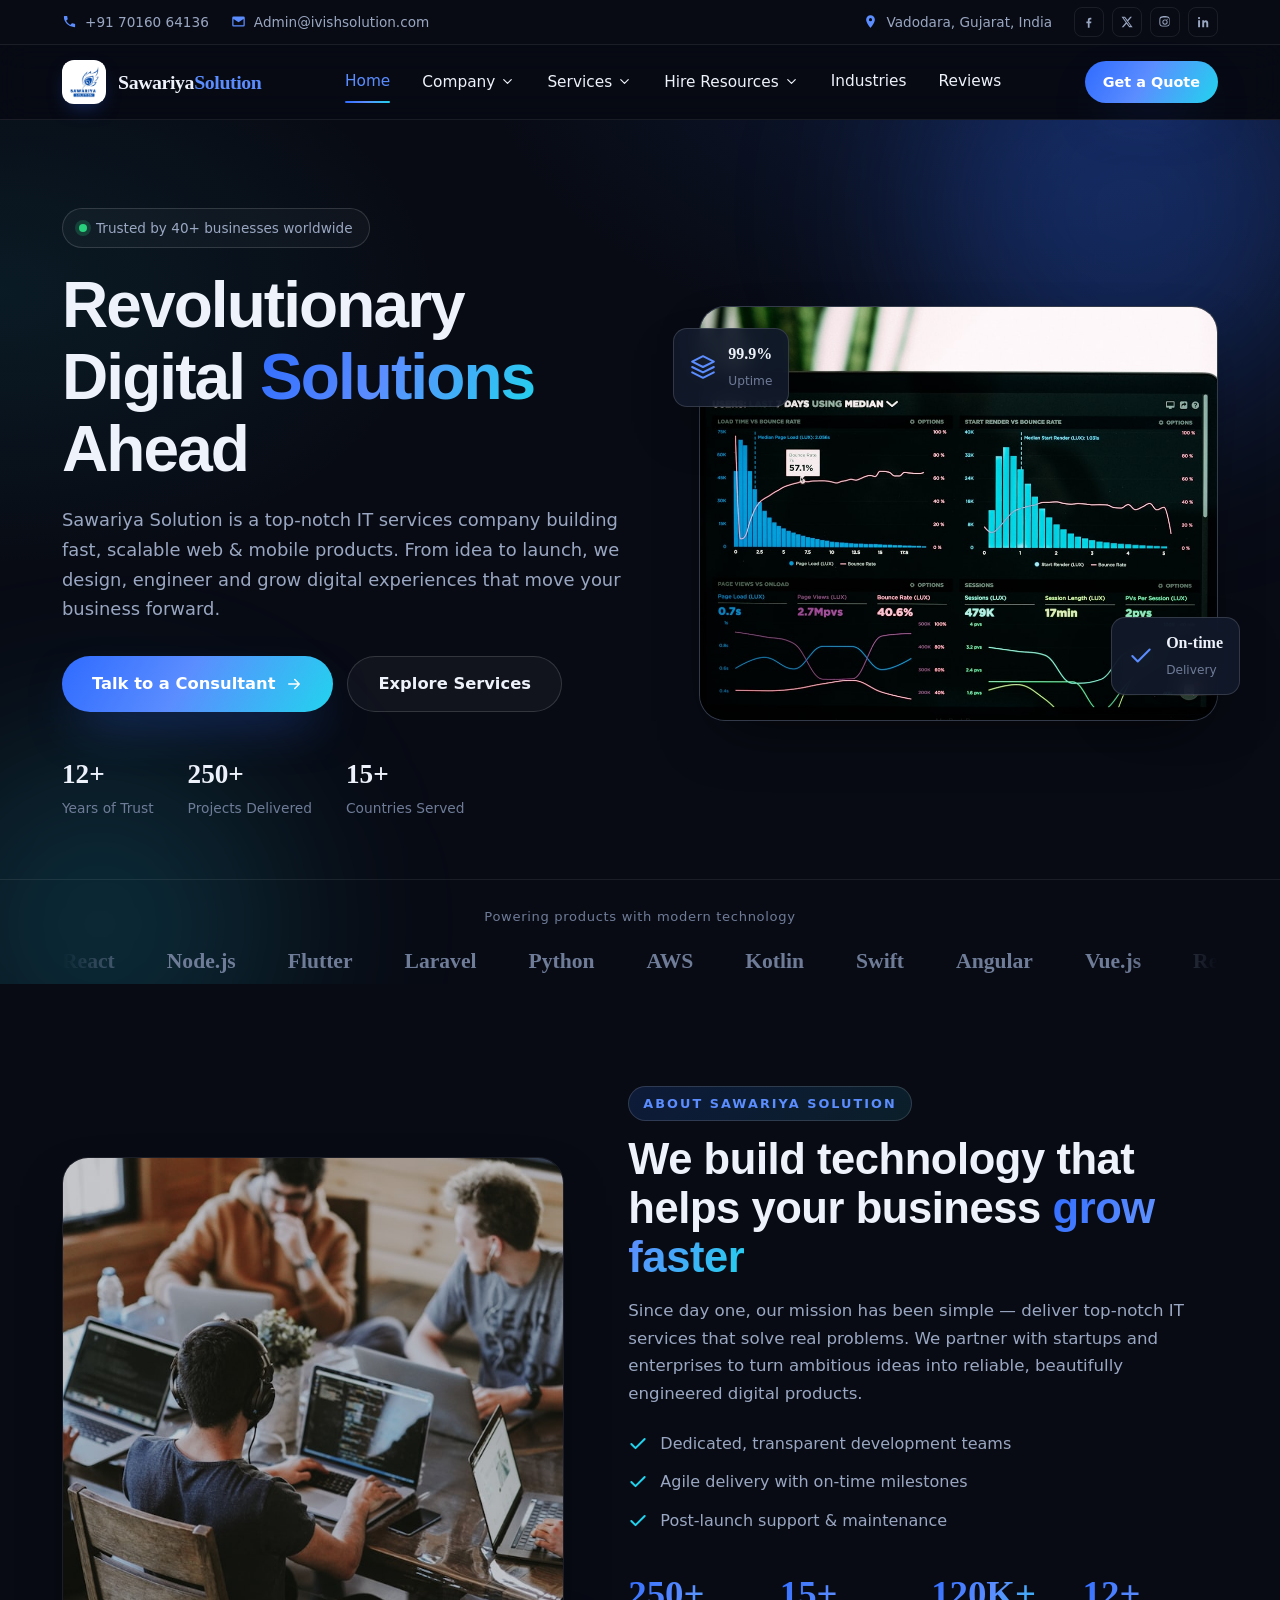
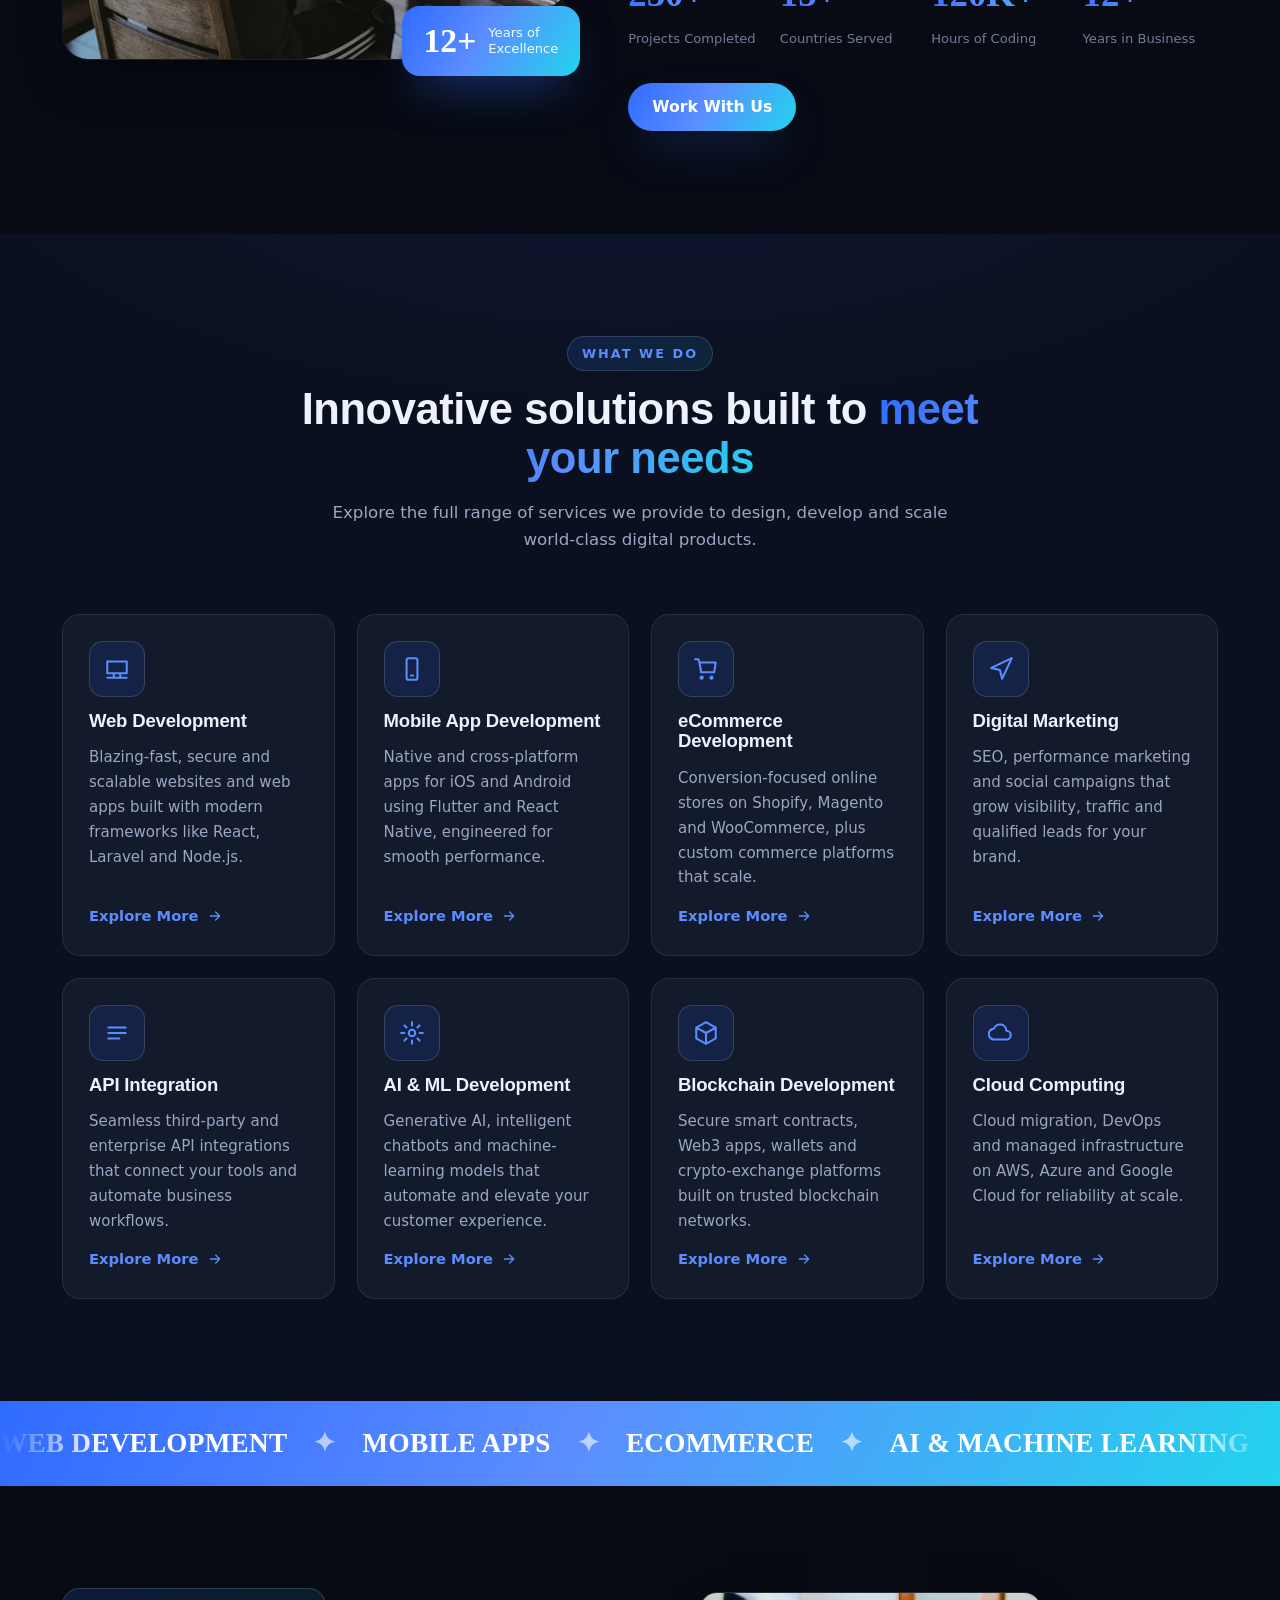
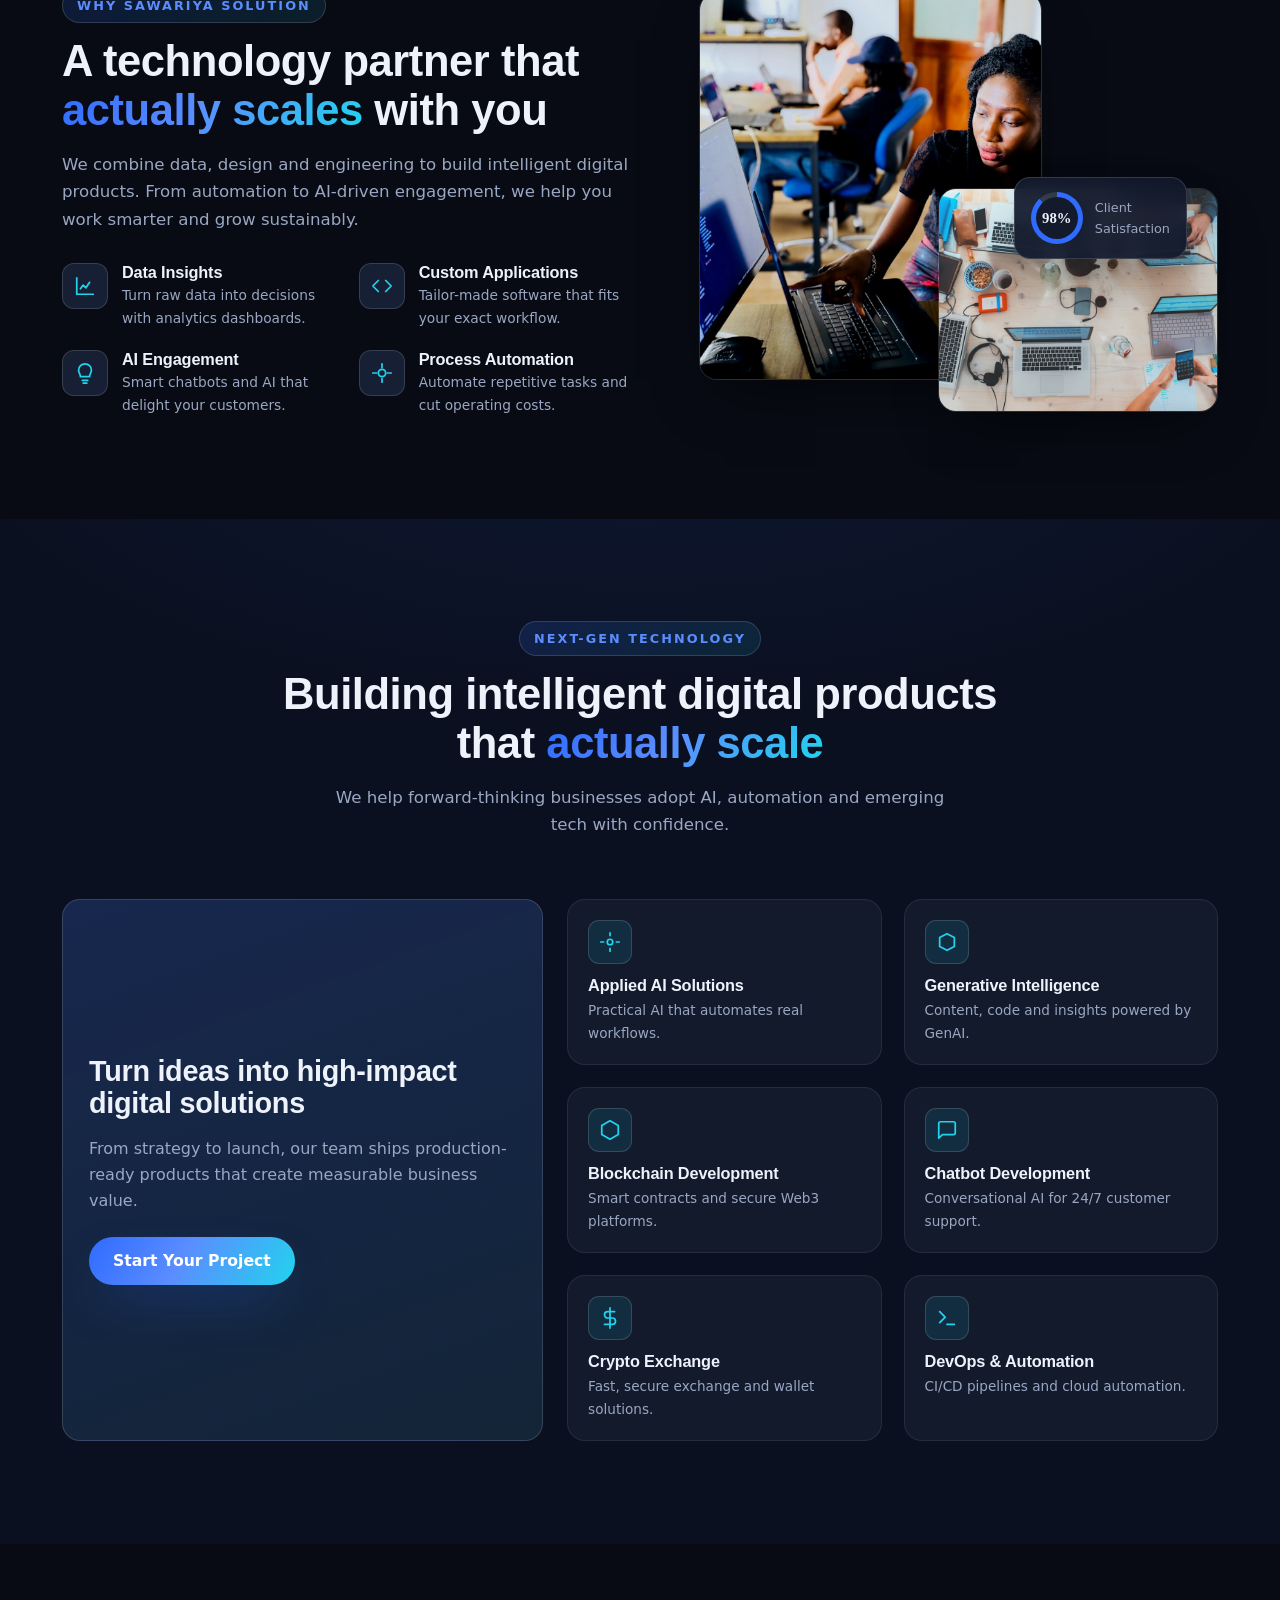
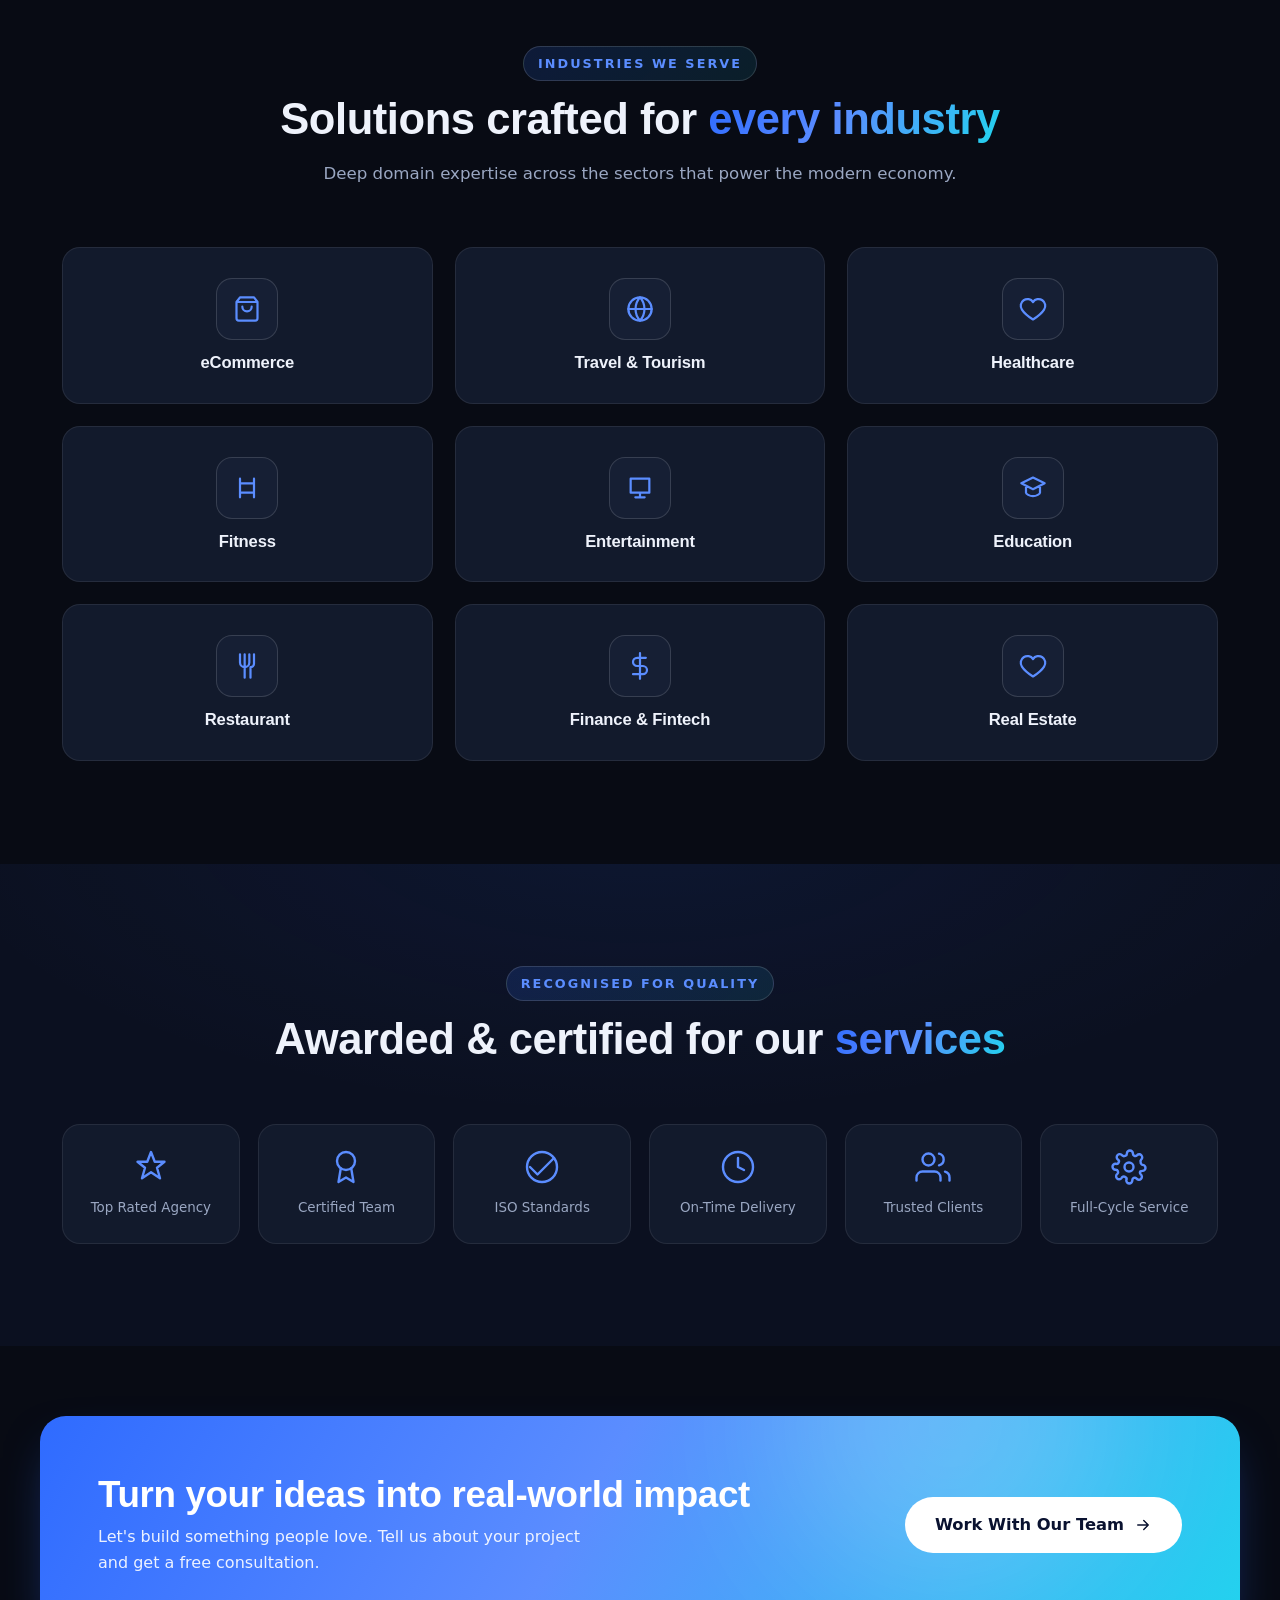
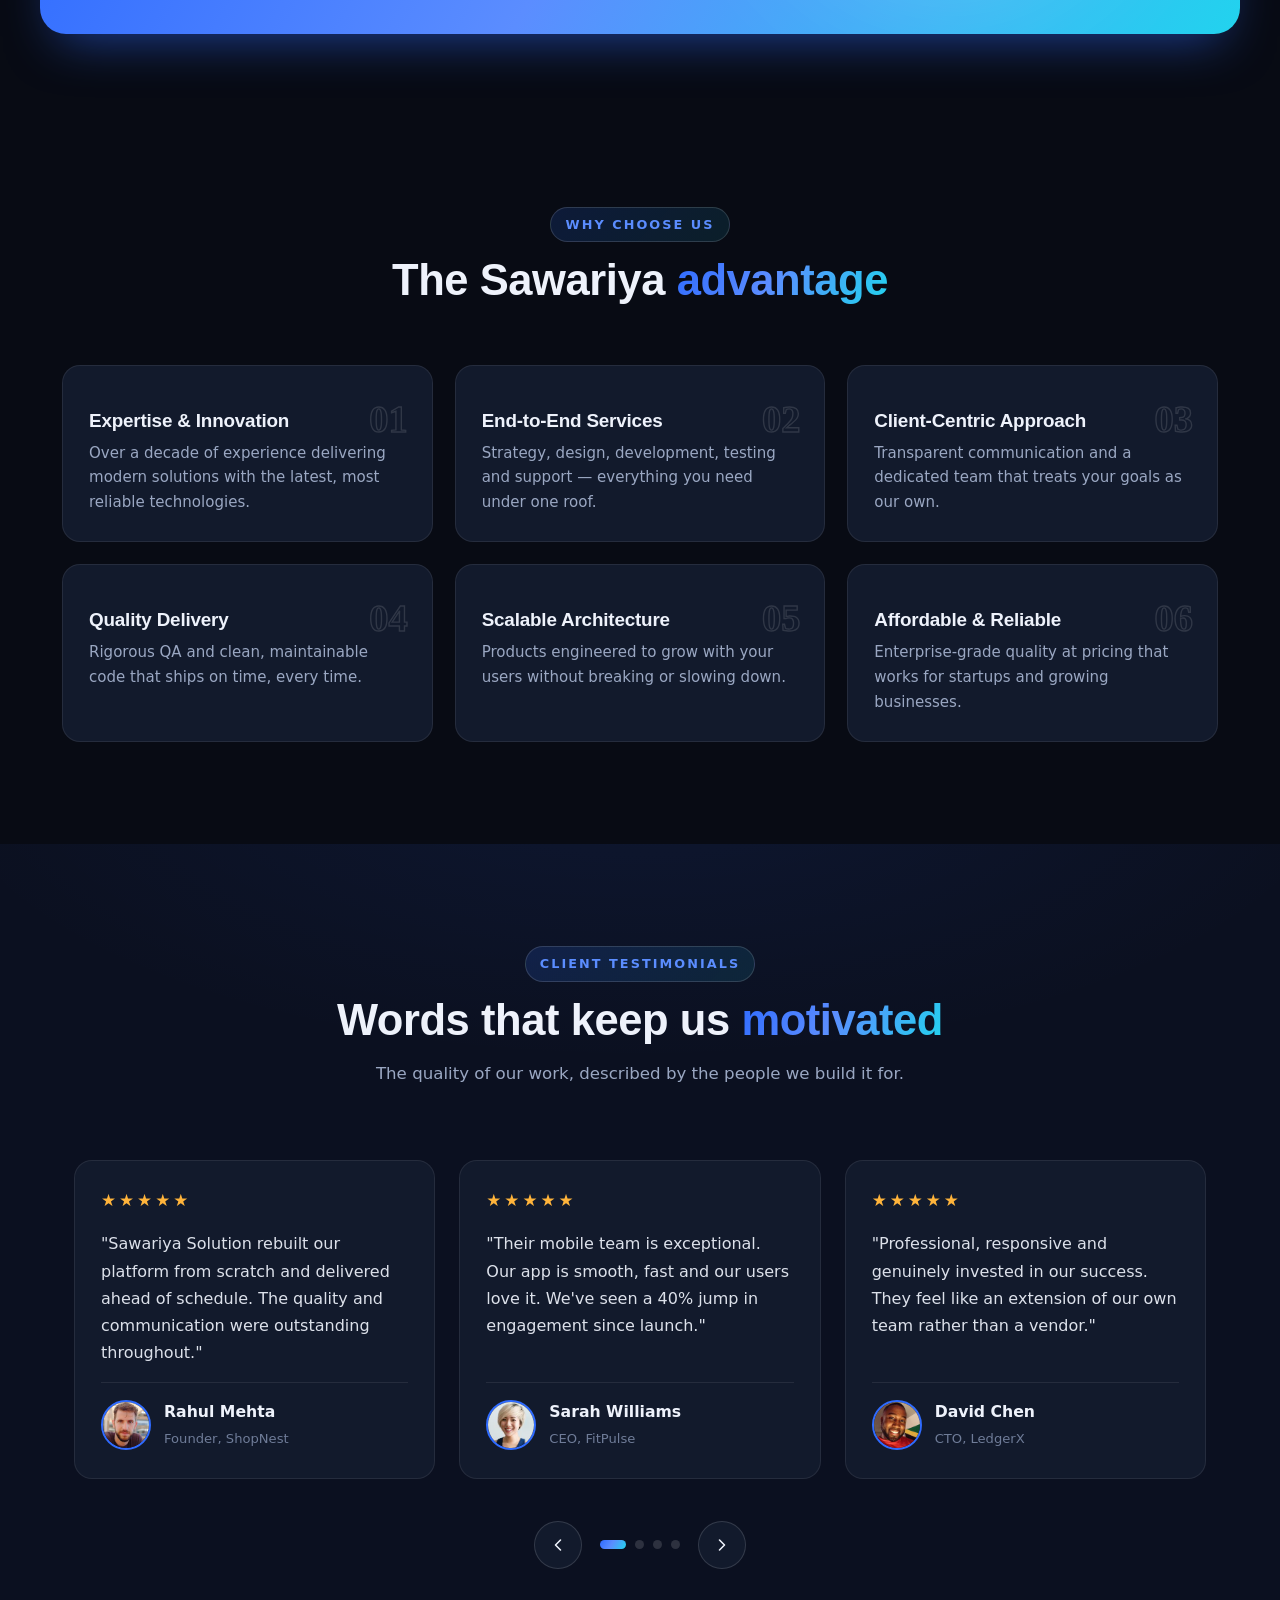
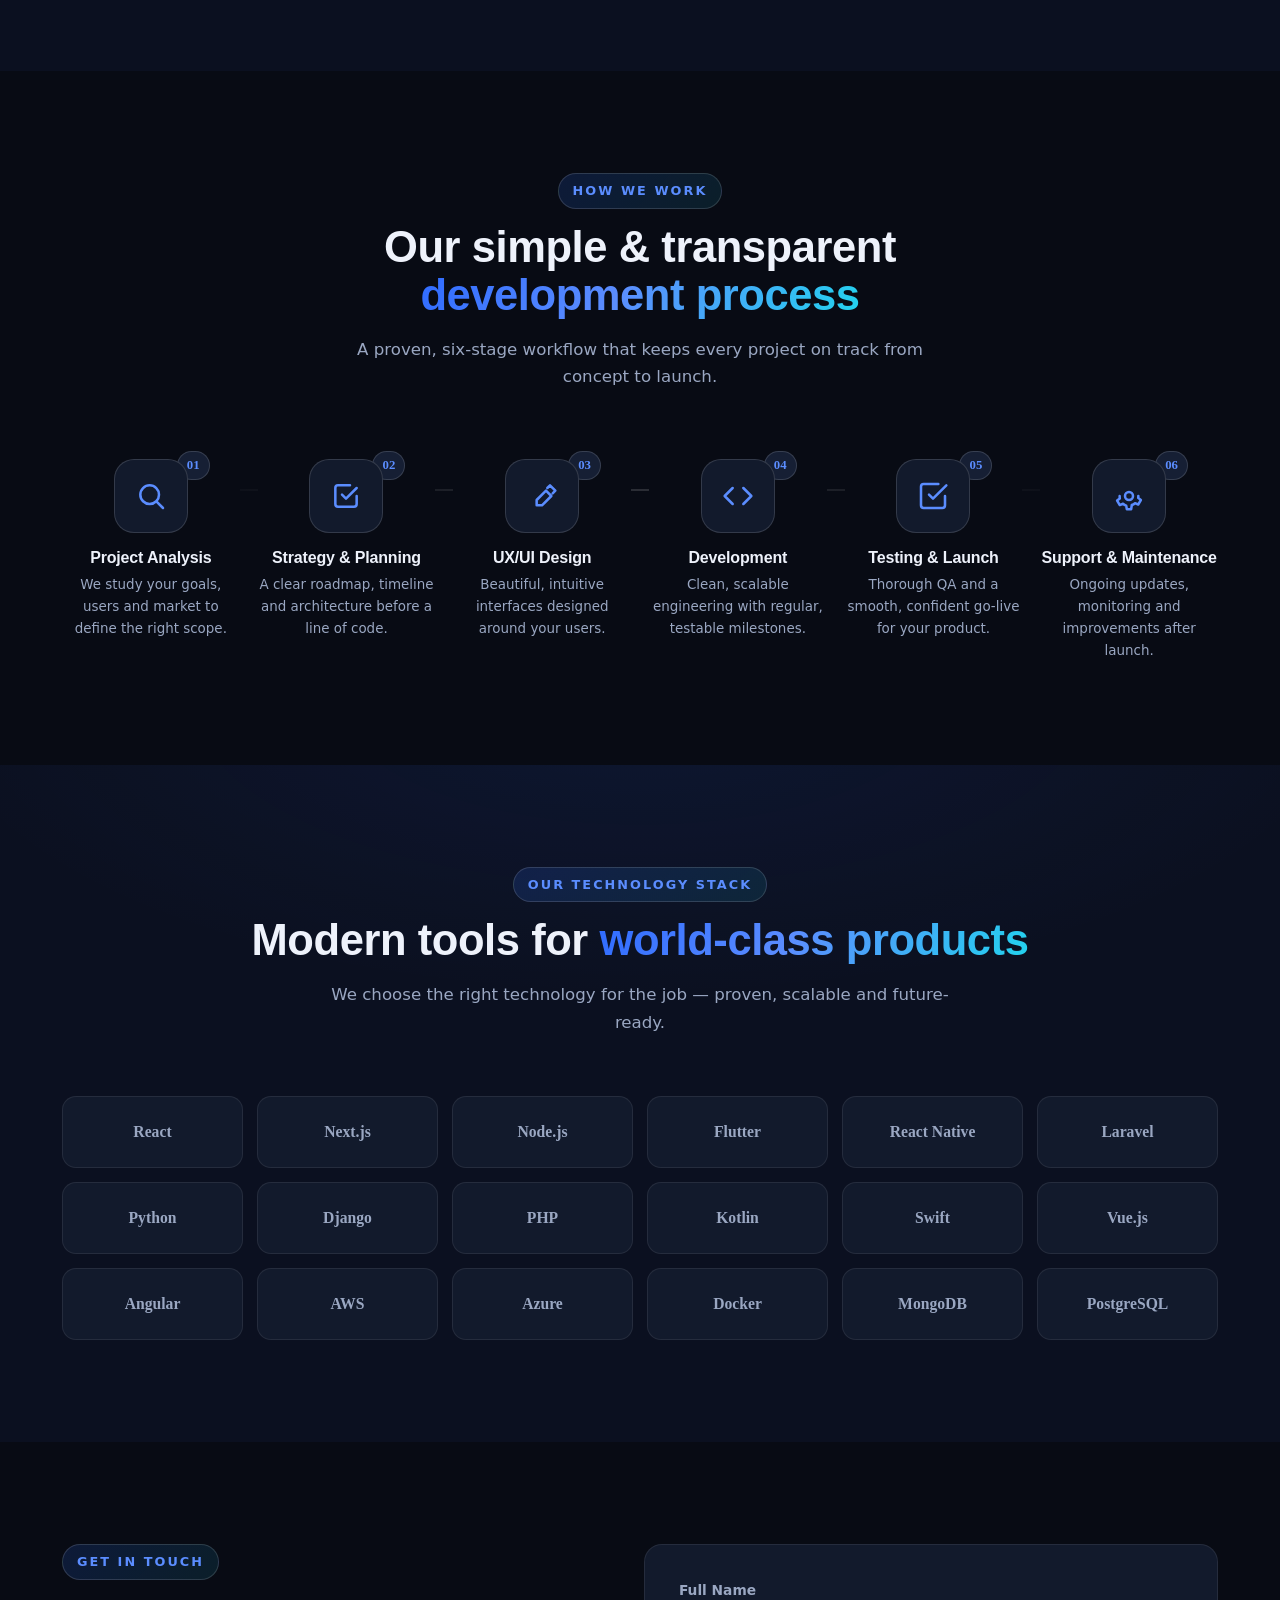
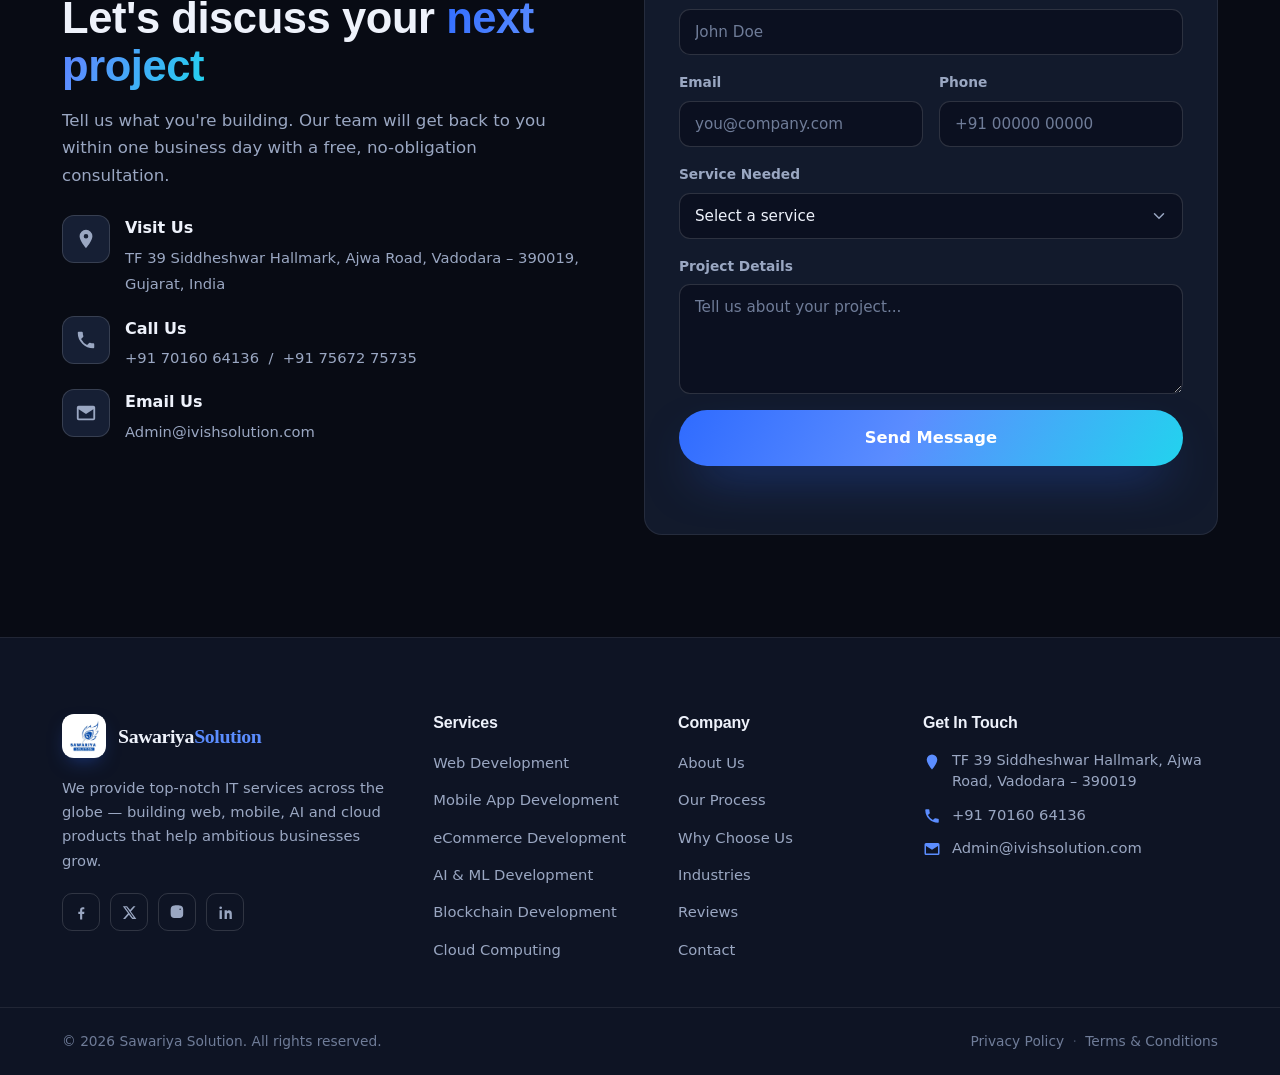
==== index.html @ dbf13b59 "Add Sawariya Solution homepage and design system" ====
<!DOCTYPE html>
<html lang="en">
<head>
  <meta charset="UTF-8" />
  <meta name="viewport" content="width=device-width, initial-scale=1.0" />
  <title>Sawariya Solution | Top Notch IT, Web, Mobile App & AI Development Services</title>
  <meta name="description" content="Sawariya Solution is a global IT services company delivering web development, mobile apps, eCommerce, AI/ML, blockchain and cloud solutions that help businesses scale." />
  <meta name="keywords" content="Sawariya Solution, IT services, web development, mobile app development, eCommerce, AI ML, blockchain, cloud computing, Vadodara" />
  <meta name="author" content="Sawariya Solution" />
  <meta name="theme-color" content="#0a0e19" />

  <!-- Open Graph / Social -->
  <meta property="og:type" content="website" />
  <meta property="og:title" content="Sawariya Solution | Top Notch IT Services" />
  <meta property="og:description" content="Web, Mobile App, eCommerce, AI/ML, Blockchain & Cloud development services for a global clientele." />
  <meta property="og:image" content="assets/sawariya-logo.jpg" />

  <link rel="icon" type="image/jpeg" href="assets/sawariya-logo.jpg" />
  <link rel="preload" href="assets/fonts/inter-400.woff2" as="font" type="font/woff2" crossorigin />
  <link rel="preload" href="assets/fonts/sora-700.woff2" as="font" type="font/woff2" crossorigin />
  <link rel="stylesheet" href="assets/fonts/fonts.css" />
  <link rel="stylesheet" href="css/style.css" />
</head>
<body>

<!-- ===================== TOP BAR ===================== -->
<div class="topbar">
  <div class="container topbar__inner">
    <div class="topbar__left">
      <a href="tel:+917016064136" class="topbar__item"><svg class="ic" viewBox="0 0 24 24"><path d="M6.6 10.8a15.5 15.5 0 0 0 6.6 6.6l2.2-2.2a1 1 0 0 1 1-.24 11.4 11.4 0 0 0 3.6.58 1 1 0 0 1 1 1V20a1 1 0 0 1-1 1A17 17 0 0 1 3 4a1 1 0 0 1 1-1h3.5a1 1 0 0 1 1 1 11.4 11.4 0 0 0 .58 3.6 1 1 0 0 1-.24 1z"/></svg>+91 70160 64136</a>
      <a href="mailto:Admin@ivishsolution.com" class="topbar__item topbar__item--hide"><svg class="ic" viewBox="0 0 24 24"><path d="M4 4h16a2 2 0 0 1 2 2v12a2 2 0 0 1-2 2H4a2 2 0 0 1-2-2V6a2 2 0 0 1 2-2zm0 4v10h16V8l-8 5z"/></svg>Admin@ivishsolution.com</a>
    </div>
    <div class="topbar__right">
      <span class="topbar__item topbar__item--hide"><svg class="ic" viewBox="0 0 24 24"><path d="M12 2a7 7 0 0 0-7 7c0 5 7 13 7 13s7-8 7-13a7 7 0 0 0-7-7zm0 9.5A2.5 2.5 0 1 1 12 6.5a2.5 2.5 0 0 1 0 5z"/></svg>Vadodara, Gujarat, India</span>
      <div class="topbar__social">
        <a href="https://facebook.com/Ivishsolution" target="_blank" rel="noopener" aria-label="Facebook"><svg viewBox="0 0 24 24"><path d="M13 22v-8h2.7l.4-3H13V9c0-.9.3-1.5 1.6-1.5H16V4.8c-.3 0-1.2-.1-2.2-.1-2.2 0-3.8 1.4-3.8 3.9V11H7.5v3H10v8z"/></svg></a>
        <a href="https://twitter.com/ivishsolution" target="_blank" rel="noopener" aria-label="X"><svg viewBox="0 0 24 24"><path d="M17.5 3h3l-6.6 7.5L21.7 21h-5.9l-4.6-6-5.3 6H2.9l7-8L2.6 3h6l4.2 5.5zm-1 16h1.6L7.6 4.7H5.9z"/></svg></a>
        <a href="https://instagram.com/sawariya_solution" target="_blank" rel="noopener" aria-label="Instagram"><svg viewBox="0 0 24 24"><path d="M12 7.5A4.5 4.5 0 1 0 16.5 12 4.5 4.5 0 0 0 12 7.5zm0 7.4A2.9 2.9 0 1 1 14.9 12 2.9 2.9 0 0 1 12 14.9zm4.7-7.6a1 1 0 1 1-1-1 1 1 0 0 1 1 1zM20 7.3a5.2 5.2 0 0 0-1.4-3.7A5.2 5.2 0 0 0 14.9 2c-1.5-.1-5.9-.1-7.4 0A5.2 5.2 0 0 0 3.8 3.6 5.2 5.2 0 0 0 2.4 7.3c-.1 1.5-.1 5.9 0 7.4a5.2 5.2 0 0 0 1.4 3.7 5.2 5.2 0 0 0 3.7 1.4c1.5.1 5.9.1 7.4 0a5.2 5.2 0 0 0 3.7-1.4 5.2 5.2 0 0 0 1.4-3.7c.1-1.5.1-5.9 0-7.4zm-2 9a2.9 2.9 0 0 1-1.7 1.7c-1.1.5-3.8.4-5.1.4s-4 .1-5.1-.4a2.9 2.9 0 0 1-1.7-1.7c-.5-1.1-.4-3.8-.4-5.1s-.1-4 .4-5.1A2.9 2.9 0 0 1 6.9 4.6c1.1-.5 3.8-.4 5.1-.4s4-.1 5.1.4a2.9 2.9 0 0 1 1.7 1.7c.5 1.1.4 3.8.4 5.1s.1 4-.4 5.1z"/></svg></a>
        <a href="https://www.linkedin.com/in/ivish-solution-8a7345194" target="_blank" rel="noopener" aria-label="LinkedIn"><svg viewBox="0 0 24 24"><path d="M6.9 8.8H3.6V21h3.3zM5.2 3.4a1.9 1.9 0 1 0 0 3.8 1.9 1.9 0 0 0 0-3.8zM21 21h-3.3v-6c0-1.4-.5-2.4-1.8-2.4a1.9 1.9 0 0 0-1.8 1.3 2.4 2.4 0 0 0-.1.9V21H10.7s.1-11 0-12.2H14v1.7a3.3 3.3 0 0 1 3-1.6c2.2 0 3.9 1.4 3.9 4.5z"/></svg></a>
      </div>
    </div>
  </div>
</div>

<!-- ===================== HEADER ===================== -->
<header class="header" id="header">
  <div class="container header__inner">
    <a href="#home" class="brand" aria-label="Sawariya Solution home">
      <span class="brand__chip"><img src="assets/sawariya-logo.jpg" alt="Sawariya Solution logo" width="40" height="40" /></span>
      <span class="brand__name">Sawariya<span>Solution</span></span>
    </a>

    <nav class="nav" id="nav">
      <ul class="nav__list">
        <li><a href="index.html" class="nav__link nav__link--active">Home</a></li>
        <li class="has-mega">
          <button class="nav__link nav__toggle" aria-expanded="false">Company <svg class="caret" viewBox="0 0 24 24"><path d="M6 9l6 6 6-6"/></svg></button>
          <div class="mega">
            <a href="about.html"><strong>About Us</strong><span>Who we are</span></a>
            <a href="#process"><strong>Our Process</strong><span>How we work</span></a>
            <a href="#choose"><strong>Why Choose Us</strong><span>Our advantages</span></a>
            <a href="#industries"><strong>Industries</strong><span>Sectors we serve</span></a>
          </div>
        </li>
        <li class="has-mega">
          <button class="nav__link nav__toggle" aria-expanded="false">Services <svg class="caret" viewBox="0 0 24 24"><path d="M6 9l6 6 6-6"/></svg></button>
          <div class="mega mega--wide">
            <a href="services.html"><strong>Web Development</strong><span>PHP, Laravel, React</span></a>
            <a href="services.html"><strong>Mobile App Development</strong><span>iOS, Android, Flutter</span></a>
            <a href="services.html"><strong>eCommerce</strong><span>Shopify, Magento</span></a>
            <a href="services.html"><strong>AI &amp; ML</strong><span>Automation &amp; chatbots</span></a>
            <a href="services.html"><strong>Blockchain</strong><span>Web3 &amp; crypto</span></a>
            <a href="services.html"><strong>Cloud &amp; DevOps</strong><span>AWS, Azure, GCP</span></a>
          </div>
        </li>
        <li class="has-mega">
          <button class="nav__link nav__toggle" aria-expanded="false">Hire Resources <svg class="caret" viewBox="0 0 24 24"><path d="M6 9l6 6 6-6"/></svg></button>
          <div class="mega">
            <a href="contact.html"><strong>Web Developers</strong><span>Dedicated team</span></a>
            <a href="contact.html"><strong>Mobile Developers</strong><span>iOS / Android</span></a>
            <a href="contact.html"><strong>Full-Stack Developers</strong><span>End to end</span></a>
            <a href="contact.html"><strong>UI/UX Designers</strong><span>Product design</span></a>
          </div>
        </li>
        <li><a href="#industries" class="nav__link">Industries</a></li>
        <li><a href="#testimonials" class="nav__link">Reviews</a></li>
        <li class="nav__cta-mobile"><a href="contact.html" class="btn btn--primary">Get a Quote</a></li>
      </ul>
    </nav>

    <div class="header__actions">
      <a href="contact.html" class="btn btn--primary btn--sm">Get a Quote</a>
      <button class="hamburger" id="hamburger" aria-label="Open menu" aria-expanded="false">
        <span></span><span></span><span></span>
      </button>
    </div>
  </div>
</header>
<div class="nav-overlay" id="navOverlay"></div>

<main>
<!-- ===================== HERO ===================== -->
<section class="hero" id="home">
  <div class="hero__glow hero__glow--1"></div>
  <div class="hero__glow hero__glow--2"></div>
  <div class="container hero__inner">
    <div class="hero__content reveal">
      <span class="pill"><span class="pill__dot"></span> Trusted by 40+ businesses worldwide</span>
      <h1 class="hero__title">Revolutionary Digital <span class="grad">Solutions</span> Ahead</h1>
      <p class="hero__lead">Sawariya Solution is a top-notch IT services company building fast, scalable web &amp; mobile products. From idea to launch, we design, engineer and grow digital experiences that move your business forward.</p>
      <div class="hero__actions">
        <a href="#contact" class="btn btn--primary btn--lg">Talk to a Consultant <svg class="ic" viewBox="0 0 24 24"><path d="M5 12h14M13 6l6 6-6 6"/></svg></a>
        <a href="services.html" class="btn btn--ghost btn--lg">Explore Services</a>
      </div>
      <div class="hero__stats">
        <div><b>12+</b><span>Years of Trust</span></div>
        <div><b>250+</b><span>Projects Delivered</span></div>
        <div><b>15+</b><span>Countries Served</span></div>
      </div>
    </div>

    <div class="hero__visual reveal">
      <div class="hero__card hero__card--main">
        <img src="assets/images/hero-dashboard.jpg" alt="Digital product dashboard" loading="eager" />
      </div>
      <div class="floaty floaty--1">
        <svg viewBox="0 0 24 24"><path d="M12 2 2 7l10 5 10-5zM2 17l10 5 10-5M2 12l10 5 10-5"/></svg>
        <div><b>99.9%</b><span>Uptime</span></div>
      </div>
      <div class="floaty floaty--2">
        <svg viewBox="0 0 24 24"><path d="M20 6 9 17l-5-5"/></svg>
        <div><b>On-time</b><span>Delivery</span></div>
      </div>
    </div>
  </div>

  <!-- Tech logo marquee -->
  <div class="logostrip">
    <div class="container">
      <p class="logostrip__label">Powering products with modern technology</p>
      <div class="marquee marquee--slow">
        <div class="marquee__track">
          <span class="tech">React</span><span class="tech">Node.js</span><span class="tech">Flutter</span><span class="tech">Laravel</span><span class="tech">Python</span><span class="tech">AWS</span><span class="tech">Kotlin</span><span class="tech">Swift</span><span class="tech">Angular</span><span class="tech">Vue.js</span>
          <span class="tech">React</span><span class="tech">Node.js</span><span class="tech">Flutter</span><span class="tech">Laravel</span><span class="tech">Python</span><span class="tech">AWS</span><span class="tech">Kotlin</span><span class="tech">Swift</span><span class="tech">Angular</span><span class="tech">Vue.js</span>
        </div>
      </div>
    </div>
  </div>
</section>

<!-- ===================== ABOUT / COUNTERS ===================== -->
<section class="section about" id="about">
  <div class="container about__grid">
    <div class="about__media reveal">
      <img src="assets/images/about-team.jpg" alt="Sawariya Solution team collaborating" loading="lazy" />
      <div class="about__badge">
        <b>12+</b>
        <span>Years of<br>Excellence</span>
      </div>
    </div>
    <div class="about__content reveal">
      <span class="eyebrow">About Sawariya Solution</span>
      <h2 class="section__title">We build technology that helps your business <span class="grad">grow faster</span></h2>
      <p class="section__lead">Since day one, our mission has been simple — deliver top-notch IT services that solve real problems. We partner with startups and enterprises to turn ambitious ideas into reliable, beautifully engineered digital products.</p>
      <ul class="ticklist">
        <li><svg class="ic" viewBox="0 0 24 24"><path d="M20 6 9 17l-5-5"/></svg> Dedicated, transparent development teams</li>
        <li><svg class="ic" viewBox="0 0 24 24"><path d="M20 6 9 17l-5-5"/></svg> Agile delivery with on-time milestones</li>
        <li><svg class="ic" viewBox="0 0 24 24"><path d="M20 6 9 17l-5-5"/></svg> Post-launch support &amp; maintenance</li>
      </ul>

      <div class="counters">
        <div class="counter"><b class="count" data-target="250">0</b><span>Projects Completed</span></div>
        <div class="counter"><b class="count" data-target="15">0</b><span>Countries Served</span></div>
        <div class="counter"><b class="count" data-target="120" data-suffix="K">0</b><span>Hours of Coding</span></div>
        <div class="counter"><b class="count" data-target="12">0</b><span>Years in Business</span></div>
      </div>
      <a href="#contact" class="btn btn--primary">Work With Us</a>
    </div>
  </div>
</section>

<!-- ===================== SERVICES ===================== -->
<section class="section services alt" id="services">
  <div class="container">
    <div class="section__head reveal">
      <span class="eyebrow">What We Do</span>
      <h2 class="section__title">Innovative solutions built to <span class="grad">meet your needs</span></h2>
      <p class="section__lead center">Explore the full range of services we provide to design, develop and scale world-class digital products.</p>
    </div>
    <div class="grid grid--4 services__grid">
      <article class="card service reveal">
        <div class="service__icon"><svg viewBox="0 0 24 24"><path d="M3 5h18v11H3zM3 20h18M9 20v-4h6v4"/></svg></div>
        <h3>Web Development</h3>
        <p>Blazing-fast, secure and scalable websites and web apps built with modern frameworks like React, Laravel and Node.js.</p>
        <a href="services.html" class="link-arrow">Explore More <svg viewBox="0 0 24 24"><path d="M5 12h14M13 6l6 6-6 6"/></svg></a>
      </article>
      <article class="card service reveal">
        <div class="service__icon"><svg viewBox="0 0 24 24"><rect x="7" y="2" width="10" height="20" rx="2"/><path d="M11 18h2"/></svg></div>
        <h3>Mobile App Development</h3>
        <p>Native and cross-platform apps for iOS and Android using Flutter and React Native, engineered for smooth performance.</p>
        <a href="services.html" class="link-arrow">Explore More <svg viewBox="0 0 24 24"><path d="M5 12h14M13 6l6 6-6 6"/></svg></a>
      </article>
      <article class="card service reveal">
        <div class="service__icon"><svg viewBox="0 0 24 24"><path d="M6 6h15l-1.5 9h-12zM6 6 5 3H2M9 20a1 1 0 1 0 0 .1M18 20a1 1 0 1 0 0 .1"/></svg></div>
        <h3>eCommerce Development</h3>
        <p>Conversion-focused online stores on Shopify, Magento and WooCommerce, plus custom commerce platforms that scale.</p>
        <a href="services.html" class="link-arrow">Explore More <svg viewBox="0 0 24 24"><path d="M5 12h14M13 6l6 6-6 6"/></svg></a>
      </article>
      <article class="card service reveal">
        <div class="service__icon"><svg viewBox="0 0 24 24"><path d="M3 11l19-9-9 19-2-8-8-2z"/></svg></div>
        <h3>Digital Marketing</h3>
        <p>SEO, performance marketing and social campaigns that grow visibility, traffic and qualified leads for your brand.</p>
        <a href="services.html" class="link-arrow">Explore More <svg viewBox="0 0 24 24"><path d="M5 12h14M13 6l6 6-6 6"/></svg></a>
      </article>
      <article class="card service reveal">
        <div class="service__icon"><svg viewBox="0 0 24 24"><path d="M4 7h16M4 12h16M4 17h10"/></svg></div>
        <h3>API Integration</h3>
        <p>Seamless third-party and enterprise API integrations that connect your tools and automate business workflows.</p>
        <a href="services.html" class="link-arrow">Explore More <svg viewBox="0 0 24 24"><path d="M5 12h14M13 6l6 6-6 6"/></svg></a>
      </article>
      <article class="card service reveal">
        <div class="service__icon"><svg viewBox="0 0 24 24"><circle cx="12" cy="12" r="3"/><path d="M12 2v3M12 19v3M2 12h3M19 12h3M5 5l2 2M17 17l2 2M19 5l-2 2M7 17l-2 2"/></svg></div>
        <h3>AI &amp; ML Development</h3>
        <p>Generative AI, intelligent chatbots and machine-learning models that automate and elevate your customer experience.</p>
        <a href="services.html" class="link-arrow">Explore More <svg viewBox="0 0 24 24"><path d="M5 12h14M13 6l6 6-6 6"/></svg></a>
      </article>
      <article class="card service reveal">
        <div class="service__icon"><svg viewBox="0 0 24 24"><path d="M12 2 3 7v10l9 5 9-5V7zM12 12v10M12 12 3 7M12 12l9-5"/></svg></div>
        <h3>Blockchain Development</h3>
        <p>Secure smart contracts, Web3 apps, wallets and crypto-exchange platforms built on trusted blockchain networks.</p>
        <a href="services.html" class="link-arrow">Explore More <svg viewBox="0 0 24 24"><path d="M5 12h14M13 6l6 6-6 6"/></svg></a>
      </article>
      <article class="card service reveal">
        <div class="service__icon"><svg viewBox="0 0 24 24"><path d="M17 18a4 4 0 0 0 0-8 6 6 0 0 0-11.6-2A4.5 4.5 0 0 0 6 18z"/></svg></div>
        <h3>Cloud Computing</h3>
        <p>Cloud migration, DevOps and managed infrastructure on AWS, Azure and Google Cloud for reliability at scale.</p>
        <a href="services.html" class="link-arrow">Explore More <svg viewBox="0 0 24 24"><path d="M5 12h14M13 6l6 6-6 6"/></svg></a>
      </article>
    </div>
  </div>
</section>

<!-- ===================== SERVICE MARQUEE ===================== -->
<div class="servicebar" aria-hidden="true">
  <div class="marquee">
    <div class="marquee__track marquee__track--big">
      <span>Web Development</span><span class="star">✦</span><span>Mobile Apps</span><span class="star">✦</span><span>eCommerce</span><span class="star">✦</span><span>AI &amp; Machine Learning</span><span class="star">✦</span><span>Blockchain</span><span class="star">✦</span><span>Cloud &amp; DevOps</span><span class="star">✦</span>
      <span>Web Development</span><span class="star">✦</span><span>Mobile Apps</span><span class="star">✦</span><span>eCommerce</span><span class="star">✦</span><span>AI &amp; Machine Learning</span><span class="star">✦</span><span>Blockchain</span><span class="star">✦</span><span>Cloud &amp; DevOps</span><span class="star">✦</span>
    </div>
  </div>
</div>

<!-- ===================== WHY SAWARIYA ===================== -->
<section class="section why" id="why">
  <div class="container why__grid">
    <div class="why__content reveal">
      <span class="eyebrow">Why Sawariya Solution</span>
      <h2 class="section__title">A technology partner that <span class="grad">actually scales</span> with you</h2>
      <p class="section__lead">We combine data, design and engineering to build intelligent digital products. From automation to AI-driven engagement, we help you work smarter and grow sustainably.</p>
      <div class="why__features">
        <div class="feature reveal">
          <div class="feature__icon"><svg viewBox="0 0 24 24"><path d="M3 3v18h18M7 15l3-4 3 3 4-6"/></svg></div>
          <div><h4>Data Insights</h4><p>Turn raw data into decisions with analytics dashboards.</p></div>
        </div>
        <div class="feature reveal">
          <div class="feature__icon"><svg viewBox="0 0 24 24"><path d="M16 18 22 12 16 6M8 6 2 12l6 6"/></svg></div>
          <div><h4>Custom Applications</h4><p>Tailor-made software that fits your exact workflow.</p></div>
        </div>
        <div class="feature reveal">
          <div class="feature__icon"><svg viewBox="0 0 24 24"><path d="M12 2a7 7 0 0 1 7 7c0 3-2 4-2 7H7c0-3-2-4-2-7a7 7 0 0 1 7-7zM9 20h6M10 23h4"/></svg></div>
          <div><h4>AI Engagement</h4><p>Smart chatbots and AI that delight your customers.</p></div>
        </div>
        <div class="feature reveal">
          <div class="feature__icon"><svg viewBox="0 0 24 24"><path d="M12 2v4M12 18v4M2 12h4M18 12h4M12 8a4 4 0 1 0 0 8 4 4 0 0 0 0-8z"/></svg></div>
          <div><h4>Process Automation</h4><p>Automate repetitive tasks and cut operating costs.</p></div>
        </div>
      </div>
    </div>
    <div class="why__media reveal">
      <img src="assets/images/why-1.jpg" alt="Developer at work" class="why__img why__img--a" loading="lazy" />
      <img src="assets/images/why-2.jpg" alt="Team planning" class="why__img why__img--b" loading="lazy" />
      <div class="why__pop">
        <div class="why__pop-ring"><b>98%</b></div>
        <span>Client<br>Satisfaction</span>
      </div>
    </div>
  </div>
</section>

<!-- ===================== EMERGING TECH ===================== -->
<section class="section emerging alt">
  <div class="container">
    <div class="section__head reveal">
      <span class="eyebrow">Next-Gen Technology</span>
      <h2 class="section__title">Building intelligent digital products that <span class="grad">actually scale</span></h2>
      <p class="section__lead center">We help forward-thinking businesses adopt AI, automation and emerging tech with confidence.</p>
    </div>
    <div class="emerging__grid">
      <div class="emerging__feature card reveal">
        <h3>Turn ideas into high-impact digital solutions</h3>
        <p>From strategy to launch, our team ships production-ready products that create measurable business value.</p>
        <a href="#contact" class="btn btn--primary">Start Your Project</a>
      </div>
      <div class="grid grid--2 emerging__list">
        <article class="card mini reveal">
          <div class="mini__icon"><svg viewBox="0 0 24 24"><circle cx="12" cy="12" r="3"/><path d="M12 2v3M12 19v3M2 12h3M19 12h3"/></svg></div>
          <h4>Applied AI Solutions</h4>
          <p>Practical AI that automates real workflows.</p>
        </article>
        <article class="card mini reveal">
          <div class="mini__icon"><svg viewBox="0 0 24 24"><path d="M12 3 4 7v10l8 4 8-4V7z"/></svg></div>
          <h4>Generative Intelligence</h4>
          <p>Content, code and insights powered by GenAI.</p>
        </article>
        <article class="card mini reveal">
          <div class="mini__icon"><svg viewBox="0 0 24 24"><path d="M12 2 3 7v10l9 5 9-5V7z"/></svg></div>
          <h4>Blockchain Development</h4>
          <p>Smart contracts and secure Web3 platforms.</p>
        </article>
        <article class="card mini reveal">
          <div class="mini__icon"><svg viewBox="0 0 24 24"><path d="M21 15a2 2 0 0 1-2 2H7l-4 4V5a2 2 0 0 1 2-2h14a2 2 0 0 1 2 2z"/></svg></div>
          <h4>Chatbot Development</h4>
          <p>Conversational AI for 24/7 customer support.</p>
        </article>
        <article class="card mini reveal">
          <div class="mini__icon"><svg viewBox="0 0 24 24"><path d="M12 1v22M17 5H9.5a3.5 3.5 0 0 0 0 7h5a3.5 3.5 0 0 1 0 7H6"/></svg></div>
          <h4>Crypto Exchange</h4>
          <p>Fast, secure exchange and wallet solutions.</p>
        </article>
        <article class="card mini reveal">
          <div class="mini__icon"><svg viewBox="0 0 24 24"><path d="M4 17l6-6-6-6M12 19h8"/></svg></div>
          <h4>DevOps &amp; Automation</h4>
          <p>CI/CD pipelines and cloud automation.</p>
        </article>
      </div>
    </div>
  </div>
</section>

<!-- ===================== INDUSTRIES ===================== -->
<section class="section industries" id="industries">
  <div class="container">
    <div class="section__head reveal">
      <span class="eyebrow">Industries We Serve</span>
      <h2 class="section__title">Solutions crafted for <span class="grad">every industry</span></h2>
      <p class="section__lead center">Deep domain expertise across the sectors that power the modern economy.</p>
    </div>
    <div class="grid grid--3 industries__grid">
      <a href="#contact" class="card industry reveal"><span class="industry__ic"><svg viewBox="0 0 24 24"><path d="M6 2 3 6v14a2 2 0 0 0 2 2h14a2 2 0 0 0 2-2V6l-3-4zM3 6h18M16 10a4 4 0 0 1-8 0"/></svg></span><h4>eCommerce</h4></a>
      <a href="#contact" class="card industry reveal"><span class="industry__ic"><svg viewBox="0 0 24 24"><path d="M2 12h20M12 2a15 15 0 0 1 0 20 15 15 0 0 1 0-20z"/><circle cx="12" cy="12" r="10"/></svg></span><h4>Travel &amp; Tourism</h4></a>
      <a href="#contact" class="card industry reveal"><span class="industry__ic"><svg viewBox="0 0 24 24"><path d="M12 21s-7-4.5-9.5-8.5A5.5 5.5 0 0 1 12 6a5.5 5.5 0 0 1 9.5 6.5C19 16.5 12 21 12 21z"/></svg></span><h4>Healthcare</h4></a>
      <a href="#contact" class="card industry reveal"><span class="industry__ic"><svg viewBox="0 0 24 24"><path d="M6 4v16M18 4v16M6 8h12M6 16h12"/></svg></span><h4>Fitness</h4></a>
      <a href="#contact" class="card industry reveal"><span class="industry__ic"><svg viewBox="0 0 24 24"><path d="M4 4h16v12H4zM8 20h8M12 16v4"/></svg></span><h4>Entertainment</h4></a>
      <a href="#contact" class="card industry reveal"><span class="industry__ic"><svg viewBox="0 0 24 24"><path d="M12 3 2 8l10 5 10-5zM6 10v6c0 1 3 3 6 3s6-2 6-3v-6"/></svg></span><h4>Education</h4></a>
      <a href="#contact" class="card industry reveal"><span class="industry__ic"><svg viewBox="0 0 24 24"><path d="M6 2v7a4 4 0 0 0 8 0V2M10 2v20M18 2v8a3 3 0 0 1-3 3v9"/></svg></span><h4>Restaurant</h4></a>
      <a href="#contact" class="card industry reveal"><span class="industry__ic"><svg viewBox="0 0 24 24"><path d="M12 1v22M17 5H9.5a3.5 3.5 0 0 0 0 7h5a3.5 3.5 0 0 1 0 7H6"/></svg></span><h4>Finance &amp; Fintech</h4></a>
      <a href="#contact" class="card industry reveal"><span class="industry__ic"><svg viewBox="0 0 24 24"><path d="M12 21s-7-4.5-9.5-8.5A5.5 5.5 0 0 1 12 6a5.5 5.5 0 0 1 9.5 6.5C19 16.5 12 21 12 21z"/></svg></span><h4>Real Estate</h4></a>
    </div>
  </div>
</section>

<!-- ===================== AWARDS / TRUST ===================== -->
<section class="section trust alt">
  <div class="container">
    <div class="section__head reveal">
      <span class="eyebrow">Recognised For Quality</span>
      <h2 class="section__title">Awarded &amp; certified for our <span class="grad">services</span></h2>
    </div>
    <div class="trust__grid reveal">
      <div class="trust__item"><svg viewBox="0 0 24 24"><path d="M12 2l2.5 6.5H21l-5 4 2 7-6-4-6 4 2-7-5-4h6.5z"/></svg><span>Top Rated Agency</span></div>
      <div class="trust__item"><svg viewBox="0 0 24 24"><circle cx="12" cy="8" r="6"/><path d="M8.5 13 7 22l5-3 5 3-1.5-9"/></svg><span>Certified Team</span></div>
      <div class="trust__item"><svg viewBox="0 0 24 24"><path d="M20 6 9 17l-5-5"/><circle cx="12" cy="12" r="10"/></svg><span>ISO Standards</span></div>
      <div class="trust__item"><svg viewBox="0 0 24 24"><path d="M12 2a10 10 0 1 0 10 10A10 10 0 0 0 12 2zm0 4v6l4 2"/></svg><span>On-Time Delivery</span></div>
      <div class="trust__item"><svg viewBox="0 0 24 24"><path d="M17 21v-2a4 4 0 0 0-4-4H5a4 4 0 0 0-4 4v2M9 11a4 4 0 1 0 0-8 4 4 0 0 0 0 8zM23 21v-2a4 4 0 0 0-3-3.9M16 3.1a4 4 0 0 1 0 7.8"/></svg><span>Trusted Clients</span></div>
      <div class="trust__item"><svg viewBox="0 0 24 24"><path d="M12 15a3 3 0 1 0 0-6 3 3 0 0 0 0 6zM19.4 15a1.6 1.6 0 0 0 .3 1.8l.1.1a2 2 0 1 1-2.8 2.8l-.1-.1a1.6 1.6 0 0 0-2.7 1.1V21a2 2 0 0 1-4 0v-.1A1.6 1.6 0 0 0 7 19.4a2 2 0 1 1-2.8-2.8l.1-.1a1.6 1.6 0 0 0-1.1-2.7H3a2 2 0 0 1 0-4h.1A1.6 1.6 0 0 0 4.6 7a2 2 0 1 1 2.8-2.8l.1.1a1.6 1.6 0 0 0 1.8.3H9.5A1.6 1.6 0 0 0 10.6 3V3a2 2 0 0 1 4 0v.1a1.6 1.6 0 0 0 2.7 1.1l.1-.1A2 2 0 1 1 20.2 7l-.1.1a1.6 1.6 0 0 0-.3 1.8V9.5a1.6 1.6 0 0 0 1.5 1.1H21a2 2 0 0 1 0 4h-.1a1.6 1.6 0 0 0-1.5 1z"/></svg><span>Full-Cycle Service</span></div>
    </div>
  </div>
</section>

<!-- ===================== CTA BAND ===================== -->
<section class="ctaband">
  <div class="container ctaband__inner reveal">
    <div class="ctaband__glow"></div>
    <div>
      <h2>Turn your ideas into real-world impact</h2>
      <p>Let's build something people love. Tell us about your project and get a free consultation.</p>
    </div>
    <a href="#contact" class="btn btn--light btn--lg">Work With Our Team <svg class="ic" viewBox="0 0 24 24"><path d="M5 12h14M13 6l6 6-6 6"/></svg></a>
  </div>
</section>

<!-- ===================== WHY CHOOSE US ===================== -->
<section class="section choose" id="choose">
  <div class="container">
    <div class="section__head reveal">
      <span class="eyebrow">Why Choose Us</span>
      <h2 class="section__title">The Sawariya <span class="grad">advantage</span></h2>
    </div>
    <div class="grid grid--3 choose__grid">
      <article class="card choose__card reveal"><span class="choose__num">01</span><h3>Expertise &amp; Innovation</h3><p>Over a decade of experience delivering modern solutions with the latest, most reliable technologies.</p></article>
      <article class="card choose__card reveal"><span class="choose__num">02</span><h3>End-to-End Services</h3><p>Strategy, design, development, testing and support — everything you need under one roof.</p></article>
      <article class="card choose__card reveal"><span class="choose__num">03</span><h3>Client-Centric Approach</h3><p>Transparent communication and a dedicated team that treats your goals as our own.</p></article>
      <article class="card choose__card reveal"><span class="choose__num">04</span><h3>Quality Delivery</h3><p>Rigorous QA and clean, maintainable code that ships on time, every time.</p></article>
      <article class="card choose__card reveal"><span class="choose__num">05</span><h3>Scalable Architecture</h3><p>Products engineered to grow with your users without breaking or slowing down.</p></article>
      <article class="card choose__card reveal"><span class="choose__num">06</span><h3>Affordable &amp; Reliable</h3><p>Enterprise-grade quality at pricing that works for startups and growing businesses.</p></article>
    </div>
  </div>
</section>

<!-- ===================== TESTIMONIALS ===================== -->
<section class="section testimonials alt" id="testimonials">
  <div class="container">
    <div class="section__head reveal">
      <span class="eyebrow">Client Testimonials</span>
      <h2 class="section__title">Words that keep us <span class="grad">motivated</span></h2>
      <p class="section__lead center">The quality of our work, described by the people we build it for.</p>
    </div>

    <div class="slider" id="testimonialSlider">
      <div class="slider__viewport">
        <div class="slider__track" id="testiTrack">
          <div class="slide">
            <article class="card testimonial">
              <div class="stars">★★★★★</div>
              <p class="testimonial__quote">"Sawariya Solution rebuilt our platform from scratch and delivered ahead of schedule. The quality and communication were outstanding throughout."</p>
              <div class="testimonial__author"><img src="assets/images/avatar-1.jpg" alt="" /><div><b>Rahul Mehta</b><span>Founder, ShopNest</span></div></div>
            </article>
          </div>
          <div class="slide">
            <article class="card testimonial">
              <div class="stars">★★★★★</div>
              <p class="testimonial__quote">"Their mobile team is exceptional. Our app is smooth, fast and our users love it. We've seen a 40% jump in engagement since launch."</p>
              <div class="testimonial__author"><img src="assets/images/avatar-2.jpg" alt="" /><div><b>Sarah Williams</b><span>CEO, FitPulse</span></div></div>
            </article>
          </div>
          <div class="slide">
            <article class="card testimonial">
              <div class="stars">★★★★★</div>
              <p class="testimonial__quote">"Professional, responsive and genuinely invested in our success. They feel like an extension of our own team rather than a vendor."</p>
              <div class="testimonial__author"><img src="assets/images/avatar-3.jpg" alt="" /><div><b>David Chen</b><span>CTO, LedgerX</span></div></div>
            </article>
          </div>
          <div class="slide">
            <article class="card testimonial">
              <div class="stars">★★★★★</div>
              <p class="testimonial__quote">"From design to deployment, everything was handled with care. Our eCommerce revenue grew steadily after the redesign they delivered."</p>
              <div class="testimonial__author"><img src="assets/images/avatar-4.jpg" alt="" /><div><b>Priya Sharma</b><span>Director, Bloom Retail</span></div></div>
            </article>
          </div>
          <div class="slide">
            <article class="card testimonial">
              <div class="stars">★★★★★</div>
              <p class="testimonial__quote">"The AI chatbot they built cut our support load in half. Highly recommend Sawariya for any serious digital project."</p>
              <div class="testimonial__author"><img src="assets/images/avatar-5.jpg" alt="" /><div><b>James Carter</b><span>COO, Helply</span></div></div>
            </article>
          </div>
          <div class="slide">
            <article class="card testimonial">
              <div class="stars">★★★★★</div>
              <p class="testimonial__quote">"Reliable, transparent and skilled. They delivered exactly what we envisioned and supported us long after launch."</p>
              <div class="testimonial__author"><img src="assets/images/avatar-6.jpg" alt="" /><div><b>Aisha Khan</b><span>Founder, CareConnect</span></div></div>
            </article>
          </div>
        </div>
      </div>
      <div class="slider__controls">
        <button class="slider__btn" id="testiPrev" aria-label="Previous"><svg viewBox="0 0 24 24"><path d="M15 18l-6-6 6-6"/></svg></button>
        <div class="slider__dots" id="testiDots"></div>
        <button class="slider__btn" id="testiNext" aria-label="Next"><svg viewBox="0 0 24 24"><path d="M9 6l6 6-6 6"/></svg></button>
      </div>
    </div>
  </div>
</section>

<!-- ===================== PROCESS ===================== -->
<section class="section process" id="process">
  <div class="container">
    <div class="section__head reveal">
      <span class="eyebrow">How We Work</span>
      <h2 class="section__title">Our simple &amp; transparent <span class="grad">development process</span></h2>
      <p class="section__lead center">A proven, six-stage workflow that keeps every project on track from concept to launch.</p>
    </div>
    <div class="process__line">
      <div class="process__step reveal"><span class="process__num">01</span><div class="process__ic"><svg viewBox="0 0 24 24"><path d="M11 4a7 7 0 1 0 0 14 7 7 0 0 0 0-14zM21 21l-5-5"/></svg></div><h4>Project Analysis</h4><p>We study your goals, users and market to define the right scope.</p></div>
      <div class="process__step reveal"><span class="process__num">02</span><div class="process__ic"><svg viewBox="0 0 24 24"><path d="M9 11l3 3 8-8M20 12v6a2 2 0 0 1-2 2H6a2 2 0 0 1-2-2V6a2 2 0 0 1 2-2h9"/></svg></div><h4>Strategy &amp; Planning</h4><p>A clear roadmap, timeline and architecture before a line of code.</p></div>
      <div class="process__step reveal"><span class="process__num">03</span><div class="process__ic"><svg viewBox="0 0 24 24"><path d="M12 19l7-7-4-4-7 7v4zM16 6l2-2 4 4-2 2"/></svg></div><h4>UX/UI Design</h4><p>Beautiful, intuitive interfaces designed around your users.</p></div>
      <div class="process__step reveal"><span class="process__num">04</span><div class="process__ic"><svg viewBox="0 0 24 24"><path d="M8 6 2 12l6 6M16 6l6 6-6 6"/></svg></div><h4>Development</h4><p>Clean, scalable engineering with regular, testable milestones.</p></div>
      <div class="process__step reveal"><span class="process__num">05</span><div class="process__ic"><svg viewBox="0 0 24 24"><path d="M9 11l3 3L22 4M21 12v7a2 2 0 0 1-2 2H5a2 2 0 0 1-2-2V5a2 2 0 0 1 2-2h11"/></svg></div><h4>Testing &amp; Launch</h4><p>Thorough QA and a smooth, confident go-live for your product.</p></div>
      <div class="process__step reveal"><span class="process__num">06</span><div class="process__ic"><svg viewBox="0 0 24 24"><path d="M12 15a3 3 0 1 0 0-6 3 3 0 0 0 0 6zM19 12a7 7 0 0 1-.1 1.4l2 1.6-2 3.4-2.4-1a7 7 0 0 1-2.4 1.4L13.6 22h-3.2l-.5-2.8a7 7 0 0 1-2.4-1.4l-2.4 1-2-3.4 2-1.6A7 7 0 0 1 5 12"/></svg></div><h4>Support &amp; Maintenance</h4><p>Ongoing updates, monitoring and improvements after launch.</p></div>
    </div>
  </div>
</section>

<!-- ===================== TECH STACK ===================== -->
<section class="section stack alt">
  <div class="container">
    <div class="section__head reveal">
      <span class="eyebrow">Our Technology Stack</span>
      <h2 class="section__title">Modern tools for <span class="grad">world-class products</span></h2>
      <p class="section__lead center">We choose the right technology for the job — proven, scalable and future-ready.</p>
    </div>
    <div class="stack__grid reveal">
      <div class="stack__item">React</div><div class="stack__item">Next.js</div><div class="stack__item">Node.js</div><div class="stack__item">Flutter</div><div class="stack__item">React Native</div><div class="stack__item">Laravel</div>
      <div class="stack__item">Python</div><div class="stack__item">Django</div><div class="stack__item">PHP</div><div class="stack__item">Kotlin</div><div class="stack__item">Swift</div><div class="stack__item">Vue.js</div>
      <div class="stack__item">Angular</div><div class="stack__item">AWS</div><div class="stack__item">Azure</div><div class="stack__item">Docker</div><div class="stack__item">MongoDB</div><div class="stack__item">PostgreSQL</div>
    </div>
  </div>
</section>

<!-- ===================== CONTACT ===================== -->
<section class="section contact" id="contact">
  <div class="container contact__grid">
    <div class="contact__info reveal">
      <span class="eyebrow">Get In Touch</span>
      <h2 class="section__title">Let's discuss your <span class="grad">next project</span></h2>
      <p class="section__lead">Tell us what you're building. Our team will get back to you within one business day with a free, no-obligation consultation.</p>
      <ul class="contact__list">
        <li><span class="contact__ic"><svg viewBox="0 0 24 24"><path d="M12 2a7 7 0 0 0-7 7c0 5 7 13 7 13s7-8 7-13a7 7 0 0 0-7-7zm0 9.5A2.5 2.5 0 1 1 12 6.5a2.5 2.5 0 0 1 0 5z"/></svg></span><div><b>Visit Us</b><span>TF 39 Siddheshwar Hallmark, Ajwa Road, Vadodara – 390019, Gujarat, India</span></div></li>
        <li><a href="tel:+917016064136"><span class="contact__ic"><svg viewBox="0 0 24 24"><path d="M6.6 10.8a15.5 15.5 0 0 0 6.6 6.6l2.2-2.2a1 1 0 0 1 1-.24 11.4 11.4 0 0 0 3.6.58 1 1 0 0 1 1 1V20a1 1 0 0 1-1 1A17 17 0 0 1 3 4a1 1 0 0 1 1-1h3.5a1 1 0 0 1 1 1 11.4 11.4 0 0 0 .58 3.6 1 1 0 0 1-.24 1z"/></svg></span><div><b>Call Us</b><span>+91 70160 64136 &nbsp;/&nbsp; +91 75672 75735</span></div></a></li>
        <li><a href="mailto:Admin@ivishsolution.com"><span class="contact__ic"><svg viewBox="0 0 24 24"><path d="M4 4h16a2 2 0 0 1 2 2v12a2 2 0 0 1-2 2H4a2 2 0 0 1-2-2V6a2 2 0 0 1 2-2zm0 4v10h16V8l-8 5z"/></svg></span><div><b>Email Us</b><span>Admin@ivishsolution.com</span></div></a></li>
      </ul>
    </div>

    <form class="contact__form card reveal" id="contactForm" novalidate>
      <div class="field">
        <label for="cf-name">Full Name</label>
        <input type="text" id="cf-name" name="name" placeholder="John Doe" required />
      </div>
      <div class="field-row">
        <div class="field">
          <label for="cf-email">Email</label>
          <input type="email" id="cf-email" name="email" placeholder="you@company.com" required />
        </div>
        <div class="field">
          <label for="cf-phone">Phone</label>
          <input type="tel" id="cf-phone" name="phone" placeholder="+91 00000 00000" />
        </div>
      </div>
      <div class="field">
        <label for="cf-service">Service Needed</label>
        <select id="cf-service" name="service">
          <option value="">Select a service</option>
          <option>Web Development</option>
          <option>Mobile App Development</option>
          <option>eCommerce Development</option>
          <option>AI &amp; ML Development</option>
          <option>Blockchain Development</option>
          <option>Cloud &amp; DevOps</option>
          <option>Other</option>
        </select>
      </div>
      <div class="field">
        <label for="cf-message">Project Details</label>
        <textarea id="cf-message" name="message" rows="4" placeholder="Tell us about your project..." required></textarea>
      </div>
      <button type="submit" class="btn btn--primary btn--block btn--lg">Send Message</button>
      <p class="form__note" id="formNote" role="status" aria-live="polite"></p>
    </form>
  </div>
</section>
</main>

<!-- ===================== FOOTER ===================== -->
<footer class="footer">
  <div class="container footer__top">
    <div class="footer__brand">
      <a href="#home" class="brand">
        <span class="brand__chip"><img src="assets/sawariya-logo.jpg" alt="Sawariya Solution logo" width="40" height="40" /></span>
        <span class="brand__name">Sawariya<span>Solution</span></span>
      </a>
      <p>We provide top-notch IT services across the globe — building web, mobile, AI and cloud products that help ambitious businesses grow.</p>
      <div class="footer__social">
        <a href="https://facebook.com/Ivishsolution" target="_blank" rel="noopener" aria-label="Facebook"><svg viewBox="0 0 24 24"><path d="M13 22v-8h2.7l.4-3H13V9c0-.9.3-1.5 1.6-1.5H16V4.8c-.3 0-1.2-.1-2.2-.1-2.2 0-3.8 1.4-3.8 3.9V11H7.5v3H10v8z"/></svg></a>
        <a href="https://twitter.com/ivishsolution" target="_blank" rel="noopener" aria-label="X"><svg viewBox="0 0 24 24"><path d="M17.5 3h3l-6.6 7.5L21.7 21h-5.9l-4.6-6-5.3 6H2.9l7-8L2.6 3h6l4.2 5.5zm-1 16h1.6L7.6 4.7H5.9z"/></svg></a>
        <a href="https://instagram.com/sawariya_solution" target="_blank" rel="noopener" aria-label="Instagram"><svg viewBox="0 0 24 24"><path d="M12 7.5A4.5 4.5 0 1 0 16.5 12 4.5 4.5 0 0 0 12 7.5zm0 7.4A2.9 2.9 0 1 1 14.9 12 2.9 2.9 0 0 1 12 14.9zm4.7-7.6a1 1 0 1 1-1-1 1 1 0 0 1 1 1zM20 7.3a5.2 5.2 0 0 0-1.4-3.7A5.2 5.2 0 0 0 14.9 2c-1.5-.1-5.9-.1-7.4 0A5.2 5.2 0 0 0 3.8 3.6 5.2 5.2 0 0 0 2.4 7.3c-.1 1.5-.1 5.9 0 7.4a5.2 5.2 0 0 0 1.4 3.7 5.2 5.2 0 0 0 3.7 1.4c1.5.1 5.9.1 7.4 0a5.2 5.2 0 0 0 3.7-1.4 5.2 5.2 0 0 0 1.4-3.7c.1-1.5.1-5.9 0-7.4z"/></svg></a>
        <a href="https://www.linkedin.com/in/ivish-solution-8a7345194" target="_blank" rel="noopener" aria-label="LinkedIn"><svg viewBox="0 0 24 24"><path d="M6.9 8.8H3.6V21h3.3zM5.2 3.4a1.9 1.9 0 1 0 0 3.8 1.9 1.9 0 0 0 0-3.8zM21 21h-3.3v-6c0-1.4-.5-2.4-1.8-2.4a1.9 1.9 0 0 0-1.8 1.3 2.4 2.4 0 0 0-.1.9V21H10.7s.1-11 0-12.2H14v1.7a3.3 3.3 0 0 1 3-1.6c2.2 0 3.9 1.4 3.9 4.5z"/></svg></a>
      </div>
    </div>

    <div class="footer__col">
      <h5>Services</h5>
      <ul>
        <li><a href="services.html">Web Development</a></li>
        <li><a href="services.html">Mobile App Development</a></li>
        <li><a href="services.html">eCommerce Development</a></li>
        <li><a href="services.html">AI &amp; ML Development</a></li>
        <li><a href="services.html">Blockchain Development</a></li>
        <li><a href="services.html">Cloud Computing</a></li>
      </ul>
    </div>
    <div class="footer__col">
      <h5>Company</h5>
      <ul>
        <li><a href="about.html">About Us</a></li>
        <li><a href="#process">Our Process</a></li>
        <li><a href="#choose">Why Choose Us</a></li>
        <li><a href="#industries">Industries</a></li>
        <li><a href="#testimonials">Reviews</a></li>
        <li><a href="contact.html">Contact</a></li>
      </ul>
    </div>
    <div class="footer__col footer__col--contact">
      <h5>Get In Touch</h5>
      <ul class="footer__contact">
        <li><svg viewBox="0 0 24 24"><path d="M12 2a7 7 0 0 0-7 7c0 5 7 13 7 13s7-8 7-13a7 7 0 0 0-7-7z"/></svg> TF 39 Siddheshwar Hallmark, Ajwa Road, Vadodara – 390019</li>
        <li><svg viewBox="0 0 24 24"><path d="M6.6 10.8a15.5 15.5 0 0 0 6.6 6.6l2.2-2.2a1 1 0 0 1 1-.24 11.4 11.4 0 0 0 3.6.58 1 1 0 0 1 1 1V20a1 1 0 0 1-1 1A17 17 0 0 1 3 4a1 1 0 0 1 1-1h3.5a1 1 0 0 1 1 1 11.4 11.4 0 0 0 .58 3.6 1 1 0 0 1-.24 1z"/></svg> <a href="tel:+917016064136">+91 70160 64136</a></li>
        <li><svg viewBox="0 0 24 24"><path d="M4 4h16a2 2 0 0 1 2 2v12a2 2 0 0 1-2 2H4a2 2 0 0 1-2-2V6a2 2 0 0 1 2-2zm0 4v10h16V8l-8 5z"/></svg> <a href="mailto:Admin@ivishsolution.com">Admin@ivishsolution.com</a></li>
      </ul>
    </div>
  </div>

  <div class="footer__bottom">
    <div class="container footer__bottom-inner">
      <p>© <span id="year">2026</span> Sawariya Solution. All rights reserved.</p>
      <p class="footer__links"><a href="#">Privacy Policy</a> <span>·</span> <a href="#">Terms &amp; Conditions</a></p>
    </div>
  </div>
</footer>

<button class="totop" id="toTop" aria-label="Back to top"><svg viewBox="0 0 24 24"><path d="M18 15l-6-6-6 6"/></svg></button>

<script src="js/main.js"></script>
</body>
</html>
---- assets/fonts/fonts.css ----
﻿@font-face{font-family:'Inter';font-style:normal;font-weight:400;font-display:swap;src:url('inter-400.woff2') format('woff2');}
@font-face{font-family:'Inter';font-style:normal;font-weight:500;font-display:swap;src:url('inter-500.woff2') format('woff2');}
@font-face{font-family:'Inter';font-style:normal;font-weight:600;font-display:swap;src:url('inter-600.woff2') format('woff2');}
@font-face{font-family:'Inter';font-style:normal;font-weight:700;font-display:swap;src:url('inter-700.woff2') format('woff2');}
@font-face{font-family:'Inter';font-style:normal;font-weight:800;font-display:swap;src:url('inter-800.woff2') format('woff2');}
@font-face{font-family:'Sora';font-style:normal;font-weight:600;font-display:swap;src:url('sora-600.woff2') format('woff2');}
@font-face{font-family:'Sora';font-style:normal;font-weight:700;font-display:swap;src:url('sora-700.woff2') format('woff2');}
@font-face{font-family:'Sora';font-style:normal;font-weight:800;font-display:swap;src:url('sora-800.woff2') format('woff2');}
---- css/style.css ----
/* =========================================================
   Sawariya Solution — Main Stylesheet
   Dark, premium, fully responsive design system
   ========================================================= */

/* ---------- Design Tokens ---------- */
:root{
  --bg:#080b14;
  --bg-2:#0b1020;
  --bg-3:#0e1424;
  --surface:#121a2c;
  --surface-2:#161f34;
  --border:rgba(255,255,255,.08);
  --border-2:rgba(255,255,255,.14);

  --brand:#2f6bff;
  --brand-2:#5b8dff;
  --brand-3:#22d3ee;
  --brand-ink:#0a1230;

  --text:#eef2fb;
  --muted:#9aa7c2;
  --muted-2:#6f7c98;
  --white:#fff;
  --gold:#ffb43b;

  --grad:linear-gradient(120deg,var(--brand) 0%,var(--brand-2) 45%,var(--brand-3) 100%);
  --grad-soft:linear-gradient(135deg,rgba(47,107,255,.16),rgba(34,211,238,.10));

  --radius:18px;
  --radius-sm:12px;
  --radius-lg:26px;
  --maxw:1200px;
  --pad:22px;
  --section-py:clamp(64px,8vw,118px);

  --shadow:0 24px 60px -24px rgba(0,0,0,.7);
  --shadow-brand:0 22px 50px -18px rgba(47,107,255,.55);
  --ring:0 0 0 1px var(--border);
  --t:.35s cubic-bezier(.4,.14,.2,1);
}

/* ---------- Reset / Base ---------- */
*,*::before,*::after{box-sizing:border-box;margin:0;padding:0}
html{scroll-behavior:smooth;-webkit-text-size-adjust:100%;overflow-x:clip}
body{
  font-family:'Inter',system-ui,-apple-system,'Segoe UI',Roboto,sans-serif;
  background:var(--bg);
  color:var(--text);
  line-height:1.65;
  font-size:16px;
  overflow-x:clip;
  -webkit-font-smoothing:antialiased;
}
img{max-width:100%;display:block;height:auto}
a{color:inherit;text-decoration:none}
ul{list-style:none}
button{font-family:inherit;cursor:pointer;border:none;background:none;color:inherit}
input,textarea,select{font-family:inherit}
h1,h2,h3,h4,h5{font-family:'Sora','Inter',sans-serif;line-height:1.12;font-weight:700;letter-spacing:-.01em;overflow-wrap:break-word}
p{overflow-wrap:break-word}

/* default = line icons */
svg{width:100%;height:100%;fill:none;stroke:currentColor;stroke-width:1.9;stroke-linecap:round;stroke-linejoin:round}
/* filled icon contexts */
.topbar svg,.topbar__social svg,.footer__social svg,.footer__contact svg,.contact__ic svg{fill:currentColor;stroke:none}

/* ---------- Layout helpers ---------- */
.container{width:100%;max-width:var(--maxw);margin-inline:auto;padding-inline:var(--pad)}
.section{padding-block:var(--section-py);position:relative}
.section.alt{background:
  radial-gradient(1200px 500px at 50% -10%,rgba(47,107,255,.08),transparent 60%),
  var(--bg-2)}
.eyebrow{display:inline-block;font-size:.8rem;font-weight:700;letter-spacing:.16em;text-transform:uppercase;
  color:var(--brand-2);margin-bottom:14px;
  padding:6px 14px;border:1px solid var(--border-2);border-radius:100px;background:var(--grad-soft)}
.section__title{font-size:clamp(1.7rem,3.4vw,2.9rem);margin-bottom:16px}
.section__lead{color:var(--muted);font-size:clamp(1rem,1.3vw,1.12rem);max-width:60ch}
.section__lead.center{margin-inline:auto}
.section__head{text-align:center;max-width:780px;margin:0 auto clamp(40px,5vw,60px)}
.grad{background:var(--grad);-webkit-background-clip:text;background-clip:text;color:transparent}

.grid{display:grid;gap:22px}
.grid--2{grid-template-columns:repeat(2,1fr)}
.grid--3{grid-template-columns:repeat(3,1fr)}
.grid--4{grid-template-columns:repeat(4,1fr)}

/* ---------- Buttons ---------- */
.btn{
  --bh:48px;display:inline-flex;align-items:center;gap:10px;justify-content:center;
  height:var(--bh);padding:0 24px;border-radius:100px;font-weight:600;font-size:.98rem;
  transition:transform var(--t),box-shadow var(--t),background var(--t),color var(--t),border-color var(--t);
  white-space:nowrap;line-height:1;position:relative
}
.btn .ic{width:18px;height:18px;flex:0 0 18px}
.btn--sm{--bh:42px;padding:0 18px;font-size:.9rem}
.btn--lg{--bh:56px;padding:0 30px;font-size:1.02rem}
.btn--block{width:100%}
.btn--primary{background:var(--grad);color:#fff;box-shadow:var(--shadow-brand)}
.btn--primary:hover{transform:translateY(-3px);box-shadow:0 28px 60px -16px rgba(47,107,255,.7)}
.btn--ghost{background:rgba(255,255,255,.04);color:var(--text);border:1px solid var(--border-2)}
.btn--ghost:hover{background:rgba(255,255,255,.09);transform:translateY(-3px)}
.btn--light{background:#fff;color:var(--brand-ink)}
.btn--light:hover{transform:translateY(-3px);box-shadow:0 24px 50px -16px rgba(0,0,0,.5)}
.btn:hover .ic{transform:translateX(3px);transition:transform var(--t)}

.link-arrow{display:inline-flex;align-items:center;gap:8px;color:var(--brand-2);font-weight:600;font-size:.92rem}
.link-arrow svg{width:16px;height:16px;transition:transform var(--t)}
.link-arrow:hover svg{transform:translateX(4px)}

.pill{display:inline-flex;align-items:center;gap:9px;font-size:.85rem;font-weight:500;color:var(--muted);
  padding:8px 16px;border:1px solid var(--border-2);border-radius:100px;background:rgba(255,255,255,.03);margin-bottom:22px}
.pill__dot{width:8px;height:8px;border-radius:50%;background:#28d17c;box-shadow:0 0 0 4px rgba(40,209,124,.2);animation:pulse 2s infinite}
@keyframes pulse{50%{box-shadow:0 0 0 7px rgba(40,209,124,0)}}

/* ---------- Cards ---------- */
.card{background:var(--surface);border:1px solid var(--border);border-radius:var(--radius);padding:26px;transition:transform var(--t),border-color var(--t),box-shadow var(--t),background var(--t)}
.card:hover{transform:translateY(-6px);border-color:var(--border-2);box-shadow:var(--shadow)}

/* =========================================================
   TOP BAR
   ========================================================= */
.topbar{background:var(--bg);border-bottom:1px solid var(--border);font-size:.85rem;color:var(--muted)}
.topbar__inner{display:flex;align-items:center;justify-content:space-between;min-height:44px;gap:16px;flex-wrap:wrap}
.topbar__left,.topbar__right{display:flex;align-items:center;gap:22px}
.topbar__item{display:inline-flex;align-items:center;gap:8px;transition:color var(--t)}
.topbar__item:hover{color:var(--text)}
.topbar .ic{width:15px;height:15px;color:var(--brand-2)}
.topbar__social{display:flex;gap:8px}
.topbar__social a{width:30px;height:30px;display:grid;place-items:center;border:1px solid var(--border);border-radius:8px;color:var(--muted);transition:all var(--t)}
.topbar__social a svg{width:14px;height:14px}
.topbar__social a:hover{background:var(--grad);color:#fff;border-color:transparent;transform:translateY(-2px)}

/* =========================================================
   HEADER / NAV
   ========================================================= */
.header{position:sticky;top:0;z-index:100;background:rgba(8,11,20,.72);backdrop-filter:blur(16px);
  border-bottom:1px solid var(--border);transition:box-shadow var(--t),background var(--t)}
.header.scrolled{background:rgba(8,11,20,.92);box-shadow:0 10px 40px -20px rgba(0,0,0,.9)}
.header__inner{display:flex;align-items:center;justify-content:space-between;gap:20px;min-height:74px}

.brand{display:inline-flex;align-items:center;gap:12px;font-family:'Sora';font-weight:800}
.brand__chip{width:44px;height:44px;border-radius:12px;background:#fff;display:grid;place-items:center;overflow:hidden;box-shadow:0 8px 20px -8px rgba(47,107,255,.5);flex:0 0 44px}
.brand__chip img{width:38px;height:38px;object-fit:contain}
.brand__name{font-size:1.24rem;color:var(--text);letter-spacing:-.02em}
.brand__name span{color:var(--brand-2)}

.nav__list{display:flex;align-items:center;gap:4px}
.nav__link{display:inline-flex;align-items:center;gap:5px;padding:10px 14px;border-radius:10px;font-weight:500;font-size:.96rem;color:var(--text);transition:color var(--t),background var(--t)}
.nav__link:hover{color:var(--brand-2);background:rgba(255,255,255,.04)}
.nav__link--active{color:var(--brand-2);position:relative}
.nav__link--active::after{content:"";position:absolute;left:14px;right:14px;bottom:2px;height:2px;border-radius:2px;background:var(--grad)}
.caret{width:15px;height:15px;transition:transform var(--t)}
.has-mega{position:relative}
.has-mega:hover .caret{transform:rotate(180deg)}

.mega{position:absolute;top:calc(100% + 14px);left:50%;transform:translateX(-50%) translateY(10px);
  min-width:270px;background:var(--surface);border:1px solid var(--border-2);border-radius:16px;padding:12px;
  display:grid;gap:4px;box-shadow:var(--shadow);opacity:0;visibility:hidden;transition:all var(--t);z-index:20}
.mega--wide{grid-template-columns:1fr 1fr;min-width:440px}
.has-mega:hover .mega,.has-mega:focus-within .mega{opacity:1;visibility:visible;transform:translateX(-50%) translateY(0)}
.mega::before{content:"";position:absolute;bottom:100%;left:0;right:0;height:16px}
.mega a{display:block;padding:11px 13px;border-radius:10px;transition:background var(--t)}
.mega a:hover{background:rgba(47,107,255,.12)}
.mega a strong{display:block;font-size:.94rem;font-weight:600;color:var(--text)}
.mega a span{font-size:.8rem;color:var(--muted-2)}

.header__actions{display:flex;align-items:center;gap:12px}
.nav__cta-mobile{display:none}

.hamburger{display:none;width:44px;height:44px;border:1px solid var(--border-2);border-radius:11px;flex-direction:column;justify-content:center;align-items:center;gap:5px}
.hamburger span{width:20px;height:2px;background:var(--text);border-radius:2px;transition:transform var(--t),opacity var(--t)}
.hamburger.active span:nth-child(1){transform:translateY(7px) rotate(45deg)}
.hamburger.active span:nth-child(2){opacity:0}
.hamburger.active span:nth-child(3){transform:translateY(-7px) rotate(-45deg)}

.nav-overlay{position:fixed;inset:0;background:rgba(0,0,0,.55);backdrop-filter:blur(3px);opacity:0;visibility:hidden;transition:all var(--t);z-index:98}
.nav-overlay.active{opacity:1;visibility:visible}

/* =========================================================
   HERO
   ========================================================= */
.hero{position:relative;padding-top:clamp(48px,7vw,88px);overflow:hidden;
  background:radial-gradient(1000px 600px at 80% -10%,rgba(47,107,255,.14),transparent 55%),
             radial-gradient(800px 500px at 0% 20%,rgba(34,211,238,.08),transparent 55%),var(--bg)}
.hero__glow{position:absolute;border-radius:50%;filter:blur(90px);z-index:0;pointer-events:none}
.hero__glow--1{width:420px;height:420px;background:rgba(47,107,255,.28);top:-120px;right:-60px}
.hero__glow--2{width:360px;height:360px;background:rgba(34,211,238,.16);bottom:-120px;left:-80px}
.hero__inner{position:relative;z-index:1;display:grid;grid-template-columns:1.05fr .95fr;gap:clamp(30px,5vw,64px);align-items:center;padding-bottom:clamp(40px,5vw,60px)}
.hero__title{font-size:clamp(1.75rem,6.4vw,4rem);font-weight:800;letter-spacing:-.03em;margin-bottom:20px}
.hero__lead{color:var(--muted);font-size:clamp(1.02rem,1.4vw,1.18rem);max-width:52ch;margin-bottom:32px}
.hero__actions{display:flex;gap:14px;flex-wrap:wrap;margin-bottom:40px}
.hero__stats{display:flex;gap:34px;flex-wrap:wrap}
.hero__stats div{display:flex;flex-direction:column}
.hero__stats b{font-family:'Sora';font-size:1.7rem;font-weight:800;color:var(--text)}
.hero__stats span{font-size:.86rem;color:var(--muted-2)}

.hero__visual{position:relative}
.hero__card--main{border-radius:var(--radius-lg);overflow:hidden;border:1px solid var(--border-2);box-shadow:var(--shadow);background:var(--surface)}
.hero__card--main img{width:100%;aspect-ratio:4/3.2;object-fit:cover}
.floaty{position:absolute;display:flex;align-items:center;gap:12px;background:rgba(18,26,44,.9);
  backdrop-filter:blur(10px);border:1px solid var(--border-2);border-radius:14px;padding:12px 16px;box-shadow:var(--shadow);animation:float 5s ease-in-out infinite}
.floaty svg{width:26px;height:26px;color:var(--brand-2);flex:0 0 26px}
.floaty b{display:block;font-family:'Sora';font-size:1rem;font-weight:700}
.floaty span{font-size:.76rem;color:var(--muted-2)}
.floaty--1{top:22px;left:-26px;animation-delay:.4s}
.floaty--2{bottom:26px;right:-22px}
@keyframes float{50%{transform:translateY(-12px)}}

/* logo strip / marquee */
.logostrip{position:relative;z-index:1;border-top:1px solid var(--border);padding-block:26px 4px}
.logostrip__label{text-align:center;color:var(--muted-2);font-size:.82rem;letter-spacing:.05em;margin-bottom:16px}
.marquee{overflow:hidden;-webkit-mask-image:linear-gradient(90deg,transparent,#000 8%,#000 92%,transparent);mask-image:linear-gradient(90deg,transparent,#000 8%,#000 92%,transparent)}
.marquee__track{display:flex;align-items:center;gap:52px;width:max-content;animation:scroll 32s linear infinite}
.marquee--slow .marquee__track{animation-duration:38s}
.marquee:hover .marquee__track{animation-play-state:paused}
.tech{font-family:'Sora';font-weight:700;font-size:1.35rem;color:var(--muted-2);transition:color var(--t)}
.tech:hover{color:var(--brand-2)}
@keyframes scroll{to{transform:translateX(-50%)}}

/* =========================================================
   ABOUT
   ========================================================= */
.about__grid{display:grid;grid-template-columns:.92fr 1.08fr;gap:clamp(32px,5vw,66px);align-items:center}
.about__media{position:relative}
.about__media img{border-radius:var(--radius-lg);border:1px solid var(--border);width:100%;aspect-ratio:1/1;object-fit:cover;box-shadow:var(--shadow)}
.about__badge{position:absolute;right:-16px;bottom:-16px;background:var(--grad);color:#fff;border-radius:18px;padding:18px 22px;display:flex;align-items:center;gap:12px;box-shadow:var(--shadow-brand)}
.about__badge b{font-family:'Sora';font-size:2.1rem;font-weight:800;line-height:1}
.about__badge span{font-size:.82rem;line-height:1.2;opacity:.95}
.ticklist{display:grid;gap:12px;margin:24px 0 30px}
.ticklist li{display:flex;align-items:flex-start;gap:12px;color:var(--muted)}
.ticklist .ic{width:20px;height:20px;flex:0 0 20px;color:var(--brand-3);margin-top:3px;stroke-width:2.4}
.counters{display:grid;grid-template-columns:repeat(4,1fr);gap:16px;margin-bottom:32px}
.counter b{font-family:'Sora';font-size:clamp(1.7rem,3vw,2.3rem);font-weight:800;background:var(--grad);-webkit-background-clip:text;background-clip:text;color:transparent;display:block}
.counter span{font-size:.82rem;color:var(--muted-2)}

/* =========================================================
   SERVICES
   ========================================================= */
.service{display:flex;flex-direction:column;align-items:flex-start;gap:14px;position:relative;overflow:hidden}
.service::after{content:"";position:absolute;inset:0;background:var(--grad-soft);opacity:0;transition:opacity var(--t);z-index:0}
.service:hover::after{opacity:1}
.service>*{position:relative;z-index:1}
.service__icon{width:56px;height:56px;border-radius:14px;display:grid;place-items:center;background:rgba(47,107,255,.12);border:1px solid var(--border-2);color:var(--brand-2);transition:all var(--t)}
.service__icon svg{width:26px;height:26px}
.service:hover .service__icon{background:var(--grad);color:#fff;transform:rotate(-6deg) scale(1.05)}
.service h3{font-size:1.16rem}
.service p{color:var(--muted);font-size:.94rem;flex:1}

/* service marquee bar */
.servicebar{background:var(--grad);padding-block:20px;overflow:hidden}
.servicebar .marquee__track--big{gap:26px;animation-duration:24s}
.servicebar span{font-family:'Sora';font-weight:800;font-size:clamp(1.1rem,2.4vw,1.7rem);color:#fff;text-transform:uppercase;letter-spacing:.01em}
.servicebar .star{opacity:.6}

/* =========================================================
   WHY
   ========================================================= */
.why__grid{display:grid;grid-template-columns:1.05fr .95fr;gap:clamp(34px,5vw,70px);align-items:center}
.why__features{display:grid;grid-template-columns:1fr 1fr;gap:20px;margin-top:30px}
.feature{display:flex;gap:14px;align-items:flex-start}
.feature__icon{width:46px;height:46px;flex:0 0 46px;border-radius:12px;display:grid;place-items:center;background:var(--surface-2);border:1px solid var(--border-2);color:var(--brand-3)}
.feature__icon svg{width:22px;height:22px}
.feature h4{font-size:1.02rem;margin-bottom:3px}
.feature p{font-size:.86rem;color:var(--muted)}
.why__media{position:relative;min-height:420px}
.why__img{position:absolute;border-radius:var(--radius);border:1px solid var(--border-2);object-fit:cover;box-shadow:var(--shadow)}
.why__img--a{width:66%;aspect-ratio:3/3.4;top:0;left:0;z-index:1}
.why__img--b{width:54%;aspect-ratio:3/2.4;bottom:0;right:0;z-index:2}
.why__pop{position:absolute;top:44%;right:6%;z-index:3;background:rgba(18,26,44,.92);backdrop-filter:blur(10px);border:1px solid var(--border-2);border-radius:16px;padding:14px 16px;display:flex;align-items:center;gap:12px;box-shadow:var(--shadow)}
.why__pop-ring{width:52px;height:52px;flex:0 0 52px;border-radius:50%;display:grid;place-items:center;background:conic-gradient(var(--brand) 0 88%,rgba(255,255,255,.1) 88% 100%);position:relative}
.why__pop-ring::before{content:"";position:absolute;inset:5px;border-radius:50%;background:var(--surface)}
.why__pop-ring b{position:relative;font-family:'Sora';font-size:.92rem;font-weight:800}
.why__pop span{font-size:.8rem;color:var(--muted)}

/* =========================================================
   EMERGING TECH
   ========================================================= */
.emerging__grid{display:grid;grid-template-columns:.85fr 1.15fr;gap:24px;align-items:stretch}
.emerging__feature{display:flex;flex-direction:column;justify-content:center;gap:16px;background:
  linear-gradient(160deg,rgba(47,107,255,.16),rgba(34,211,238,.06)),var(--surface);border-color:var(--border-2)}
.emerging__feature h3{font-size:clamp(1.3rem,2.4vw,1.8rem)}
.emerging__feature p{color:var(--muted)}
.emerging__feature .btn{align-self:flex-start;margin-top:6px}
.mini{padding:20px}
.mini__icon{width:44px;height:44px;border-radius:11px;display:grid;place-items:center;background:rgba(34,211,238,.1);border:1px solid var(--border-2);color:var(--brand-3);margin-bottom:12px}
.mini__icon svg{width:22px;height:22px}
.mini h4{font-size:1.02rem;margin-bottom:5px}
.mini p{font-size:.85rem;color:var(--muted)}

/* =========================================================
   INDUSTRIES
   ========================================================= */
.industry{display:flex;flex-direction:column;align-items:center;text-align:center;gap:14px;padding:30px 18px}
.industry__ic{width:62px;height:62px;border-radius:16px;display:grid;place-items:center;background:var(--surface-2);border:1px solid var(--border-2);color:var(--brand-2);transition:all var(--t)}
.industry__ic svg{width:28px;height:28px}
.industry:hover .industry__ic{background:var(--grad);color:#fff;transform:translateY(-4px)}
.industry h4{font-size:1.04rem}

/* =========================================================
   TRUST
   ========================================================= */
.trust__grid{display:grid;grid-template-columns:repeat(6,1fr);gap:18px}
.trust__item{display:flex;flex-direction:column;align-items:center;gap:12px;text-align:center;padding:24px 12px;border:1px solid var(--border);border-radius:var(--radius);background:var(--surface);transition:all var(--t)}
.trust__item:hover{border-color:var(--border-2);transform:translateY(-4px)}
.trust__item svg{width:36px;height:36px;color:var(--brand-2);stroke-width:1.6}
.trust__item span{font-size:.84rem;color:var(--muted);font-weight:500}

/* =========================================================
   CTA BAND
   ========================================================= */
.ctaband{padding-block:clamp(40px,6vw,70px)}
.ctaband__inner{position:relative;overflow:hidden;background:var(--grad);border-radius:var(--radius-lg);
  padding:clamp(34px,5vw,58px);display:flex;align-items:center;justify-content:space-between;gap:30px;flex-wrap:wrap;box-shadow:var(--shadow-brand)}
.ctaband__glow{position:absolute;width:340px;height:340px;border-radius:50%;background:rgba(255,255,255,.18);filter:blur(70px);top:-160px;right:10%}
.ctaband h2{color:#fff;font-size:clamp(1.5rem,3vw,2.3rem);margin-bottom:8px;position:relative}
.ctaband p{color:rgba(255,255,255,.9);position:relative;max-width:50ch}
.ctaband .btn{position:relative}

/* =========================================================
   WHY CHOOSE US
   ========================================================= */
.choose__card{position:relative;padding-top:44px}
.choose__num{position:absolute;top:22px;right:24px;font-family:'Sora';font-size:2.4rem;font-weight:800;color:transparent;-webkit-text-stroke:1.4px var(--border-2);opacity:.9}
.choose__card:hover .choose__num{-webkit-text-stroke-color:var(--brand)}
.choose__card h3{font-size:1.18rem;margin-bottom:10px}
.choose__card p{color:var(--muted);font-size:.94rem}

/* =========================================================
   TESTIMONIALS SLIDER
   ========================================================= */
.slider{position:relative}
.slider__viewport{overflow:hidden}
.slider__track{display:flex;transition:transform .55s cubic-bezier(.4,.14,.2,1)}
.slide{min-width:33.3333%;padding:12px}
.testimonial{height:100%;display:flex;flex-direction:column;gap:16px}
.stars{color:var(--gold);letter-spacing:3px;font-size:1.05rem}
.testimonial__quote{color:var(--text);font-size:1rem;line-height:1.7;flex:1;opacity:.92}
.testimonial__author{display:flex;align-items:center;gap:13px;border-top:1px solid var(--border);padding-top:16px}
.testimonial__author img{width:50px;height:50px;border-radius:50%;object-fit:cover;border:2px solid var(--brand)}
.testimonial__author b{display:block;font-size:.98rem}
.testimonial__author span{font-size:.82rem;color:var(--muted-2)}
.slider__controls{display:flex;align-items:center;justify-content:center;gap:18px;margin-top:30px}
.slider__btn{width:48px;height:48px;border-radius:50%;border:1px solid var(--border-2);display:grid;place-items:center;color:var(--text);transition:all var(--t);background:var(--surface)}
.slider__btn svg{width:20px;height:20px}
.slider__btn:hover{background:var(--grad);border-color:transparent;color:#fff;transform:translateY(-2px)}
.slider__dots{display:flex;gap:9px}
.slider__dots button{width:9px;height:9px;border-radius:50%;background:var(--border-2);transition:all var(--t)}
.slider__dots button.active{width:26px;border-radius:6px;background:var(--grad)}

/* =========================================================
   PROCESS
   ========================================================= */
.process__line{display:grid;grid-template-columns:repeat(6,1fr);gap:18px;position:relative}
.process__line::before{content:"";position:absolute;top:38px;left:8%;right:8%;height:2px;background:linear-gradient(90deg,transparent,var(--border-2),transparent);z-index:0}
.process__step{position:relative;text-align:center;background:var(--bg);padding-top:8px;z-index:1}
.process__ic{width:74px;height:74px;margin:0 auto 16px;border-radius:20px;display:grid;place-items:center;background:var(--surface);border:1px solid var(--border-2);color:var(--brand-2);position:relative;transition:all var(--t)}
.process__ic svg{width:32px;height:32px}
.process__step:hover .process__ic{background:var(--grad);color:#fff;transform:translateY(-5px)}
.process__num{position:absolute;top:0;left:50%;transform:translateX(26px);font-family:'Sora';font-size:.8rem;font-weight:800;color:var(--brand-2);background:var(--surface-2);border:1px solid var(--border-2);border-radius:100px;padding:3px 9px}
.process__step h4{font-size:1rem;margin-bottom:7px}
.process__step p{font-size:.84rem;color:var(--muted)}

/* =========================================================
   TECH STACK
   ========================================================= */
.stack__grid{display:grid;grid-template-columns:repeat(6,1fr);gap:14px}
.stack__item{display:grid;place-items:center;padding:22px 10px;border:1px solid var(--border);border-radius:14px;background:var(--surface);font-family:'Sora';font-weight:600;font-size:.98rem;color:var(--muted);transition:all var(--t)}
.stack__item:hover{color:var(--text);border-color:var(--brand);transform:translateY(-4px);background:var(--surface-2)}

/* =========================================================
   CONTACT
   ========================================================= */
.contact__grid{display:grid;grid-template-columns:1fr 1.1fr;gap:clamp(34px,5vw,60px);align-items:start}
.contact__list{display:grid;gap:18px;margin-top:26px}
.contact__list li,.contact__list li a{display:flex;gap:15px;align-items:flex-start}
.contact__ic{width:48px;height:48px;flex:0 0 48px;border-radius:12px;display:grid;place-items:center;background:var(--surface-2);border:1px solid var(--border-2);color:var(--brand-2)}
.contact__ic svg{width:22px;height:22px}
.contact__list b{display:block;font-size:1rem;margin-bottom:3px}
.contact__list span{color:var(--muted);font-size:.92rem}
.contact__list a{transition:color var(--t)}
.contact__list a:hover b,.contact__list a:hover span{color:var(--brand-2)}

.contact__form{display:grid;gap:16px;background:var(--surface);padding:clamp(24px,3vw,34px)}
.field{display:grid;gap:7px}
.field-row{display:grid;grid-template-columns:1fr 1fr;gap:16px}
.field label{font-size:.86rem;font-weight:600;color:var(--muted)}
.field input,.field textarea,.field select{
  width:100%;background:var(--bg-2);border:1px solid var(--border-2);border-radius:11px;padding:13px 15px;color:var(--text);font-size:.95rem;transition:border-color var(--t),box-shadow var(--t)}
.field input::placeholder,.field textarea::placeholder{color:var(--muted-2)}
.field input:focus,.field textarea:focus,.field select:focus{outline:none;border-color:var(--brand);box-shadow:0 0 0 3px rgba(47,107,255,.2)}
.field textarea{resize:vertical;min-height:110px}
.field select{appearance:none;background-image:url("data:image/svg+xml,%3Csvg xmlns='http://www.w3.org/2000/svg' viewBox='0 0 24 24' fill='none' stroke='%239aa7c2' stroke-width='2' stroke-linecap='round'%3E%3Cpath d='M6 9l6 6 6-6'/%3E%3C/svg%3E");background-repeat:no-repeat;background-position:right 14px center;background-size:18px;padding-right:42px}
.field.invalid input,.field.invalid textarea{border-color:#ff5a6a;box-shadow:0 0 0 3px rgba(255,90,106,.16)}
.form__note{font-size:.9rem;text-align:center;min-height:1.2em}
.form__note.ok{color:#28d17c}
.form__note.err{color:#ff5a6a}

/* =========================================================
   FOOTER
   ========================================================= */
.footer{background:var(--bg-3);border-top:1px solid var(--border);padding-top:clamp(50px,6vw,76px)}
.footer__top{display:grid;grid-template-columns:1.6fr 1fr 1fr 1.4fr;gap:34px;padding-bottom:44px}
.footer__brand .brand{margin-bottom:18px}
.footer__brand p{color:var(--muted);font-size:.92rem;max-width:36ch;margin-bottom:20px}
.footer__social{display:flex;gap:10px}
.footer__social a{width:38px;height:38px;display:grid;place-items:center;border:1px solid var(--border-2);border-radius:10px;color:var(--muted);transition:all var(--t)}
.footer__social a svg{width:17px;height:17px}
.footer__social a:hover{background:var(--grad);color:#fff;border-color:transparent;transform:translateY(-3px)}
.footer__col h5{font-size:1rem;margin-bottom:18px;color:var(--text)}
.footer__col ul{display:grid;gap:11px}
.footer__col a{color:var(--muted);font-size:.92rem;transition:color var(--t)}
.footer__col a:hover{color:var(--brand-2)}
.footer__contact li{display:flex;gap:11px;align-items:flex-start;color:var(--muted);font-size:.9rem;line-height:1.5}
.footer__contact svg{width:18px;height:18px;flex:0 0 18px;color:var(--brand-2);margin-top:3px}
.footer__contact a{color:var(--muted)}
.footer__bottom{border-top:1px solid var(--border)}
.footer__bottom-inner{display:flex;align-items:center;justify-content:space-between;gap:14px;flex-wrap:wrap;padding-block:22px;color:var(--muted-2);font-size:.86rem}
.footer__links a{transition:color var(--t)}
.footer__links a:hover{color:var(--brand-2)}
.footer__links span{opacity:.5;margin:0 4px}

/* =========================================================
   BACK TO TOP
   ========================================================= */
.totop{position:fixed;right:22px;bottom:22px;width:48px;height:48px;border-radius:50%;background:var(--grad);color:#fff;display:grid;place-items:center;box-shadow:var(--shadow-brand);opacity:0;visibility:hidden;transform:translateY(16px);transition:all var(--t);z-index:90}
.totop svg{width:22px;height:22px}
.totop.show{opacity:1;visibility:visible;transform:translateY(0)}
.totop:hover{transform:translateY(-3px)}

/* =========================================================
   REVEAL ANIMATIONS
   ========================================================= */
.reveal{opacity:0;transform:translateY(28px);transition:opacity .7s ease,transform .7s cubic-bezier(.2,.7,.2,1)}
.reveal.in{opacity:1;transform:none}
@media (prefers-reduced-motion:reduce){
  .reveal{opacity:1;transform:none;transition:none}
  .marquee__track,.floaty,.pill__dot{animation:none!important}
  html{scroll-behavior:auto}
}

/* =========================================================
   RESPONSIVE
   ========================================================= */
@media (max-width:1080px){
  .trust__grid{grid-template-columns:repeat(3,1fr)}
  .grid--4{grid-template-columns:repeat(3,1fr)}
  .stack__grid{grid-template-columns:repeat(4,1fr)}
  .process__line{grid-template-columns:repeat(3,1fr);gap:26px}
  .process__line::before{display:none}
  .process__num{transform:translateX(24px)}
}

@media (max-width:960px){
  /* nav → drawer */
  .nav{position:fixed;top:0;right:0;height:100dvh;width:min(340px,86vw);background:var(--bg-2);
    border-left:1px solid var(--border-2);padding:90px 22px 30px;transform:translateX(100%);transition:transform var(--t);z-index:99;overflow-y:auto}
  .nav.active{transform:translateX(0)}
  .nav__list{flex-direction:column;align-items:stretch;gap:2px}
  .nav__link{padding:14px 12px;font-size:1.04rem;justify-content:space-between;width:100%}
  .has-mega{width:100%}
  .mega{position:static;transform:none;opacity:1;visibility:visible;box-shadow:none;background:transparent;border:none;
    min-width:0;padding:0 0 8px 12px;display:none;grid-template-columns:1fr}
  .mega--wide{min-width:0;grid-template-columns:1fr}
  .has-mega.open .mega{display:grid}
  .has-mega.open .caret{transform:rotate(180deg)}
  .mega a{padding:10px 12px}
  .mega a span{display:none}
  .nav__cta-mobile{display:block;margin-top:14px}
  .nav__cta-mobile .btn{width:100%}
  .header__actions .btn--sm{display:none}
  .hamburger{display:flex}

  .hero__inner{grid-template-columns:1fr;text-align:center}
  .hero__content{order:1}
  .hero__visual{order:2;max-width:520px;margin-inline:auto;width:100%}
  .hero__actions,.hero__stats{justify-content:center}
  .hero__lead{margin-inline:auto}
  .pill{margin-inline:auto}
  .floaty--1{left:0}
  .floaty--2{right:0}

  .about__grid,.why__grid,.contact__grid,.emerging__grid{grid-template-columns:1fr;gap:44px}
  .about__media{max-width:460px}
  .why__media{max-width:480px;min-height:380px}
  .emerging__feature{text-align:center;align-items:center}
  .emerging__feature .btn{align-self:center}
}

@media (max-width:760px){
  :root{--pad:16px}
  .topbar__item--hide{display:none}
  .topbar__inner{justify-content:center}
  .topbar__left{gap:14px}
  .grid--4,.grid--3,.grid--2{grid-template-columns:1fr 1fr}
  .counters{grid-template-columns:1fr 1fr;gap:20px}
  .why__features{grid-template-columns:1fr}
  .trust__grid{grid-template-columns:repeat(2,1fr)}
  .stack__grid{grid-template-columns:repeat(3,1fr)}
  .slide{min-width:50%}
  .footer__top{grid-template-columns:1fr 1fr}
  .footer__brand{grid-column:1/-1}
  .ctaband__inner{flex-direction:column;text-align:center;align-items:center}
}

@media (max-width:520px){
  :root{--section-py:56px}
  .grid--4,.grid--3,.grid--2,.industries__grid{grid-template-columns:1fr}
  .hero__stats{gap:22px}
  .hero__stats b{font-size:1.4rem}
  .about__badge{right:0;padding:14px 16px}
  .about__badge b{font-size:1.7rem}
  .process__line{grid-template-columns:1fr;gap:16px}
  .slide{min-width:100%}
  .trust__grid{grid-template-columns:1fr 1fr}
  .stack__grid{grid-template-columns:repeat(2,1fr)}
  .footer__top{grid-template-columns:1fr}
  .field-row{grid-template-columns:1fr}
  .btn--lg{--bh:52px}
  .brand__name{font-size:1.08rem}
  .why__pop{right:0}
}

@media (max-width:380px){
  .hero__actions .btn{width:100%}
  .hero__stats{flex-direction:column;gap:14px}
}

/* =========================================================
   INNER PAGES
   ========================================================= */
.pagehero{position:relative;overflow:hidden;text-align:center;padding:clamp(66px,9vw,110px) 0 clamp(46px,6vw,66px);
  background:radial-gradient(900px 460px at 50% -20%,rgba(47,107,255,.16),transparent 60%),var(--bg-2);border-bottom:1px solid var(--border)}
.pagehero__glow{position:absolute;width:360px;height:360px;border-radius:50%;background:rgba(34,211,238,.12);filter:blur(90px);top:-160px;right:8%;pointer-events:none}
.pagehero h1{font-size:clamp(2rem,5vw,3.4rem);font-weight:800;letter-spacing:-.02em;position:relative}
.pagehero p{color:var(--muted);max-width:60ch;margin:16px auto 0;position:relative}
.breadcrumb{display:inline-flex;align-items:center;gap:9px;margin-bottom:18px;font-size:.9rem;color:var(--muted);position:relative}
.breadcrumb a{transition:color var(--t)}
.breadcrumb a:hover{color:var(--brand-2)}
.breadcrumb .sep{color:var(--muted-2)}
.breadcrumb .cur{color:var(--brand-2)}

/* alternating image + text rows */
.split{display:grid;grid-template-columns:1fr 1fr;gap:clamp(32px,5vw,64px);align-items:center}
.split+.split{margin-top:clamp(44px,6vw,72px)}
.split__media img{width:100%;border-radius:var(--radius-lg);border:1px solid var(--border);box-shadow:var(--shadow);aspect-ratio:4/3;object-fit:cover}
.split--rev .split__media{order:2}
.split__body .eyebrow{margin-bottom:14px}
.split__body h3{font-size:clamp(1.4rem,2.6vw,2rem);margin-bottom:14px}
.split__body p{color:var(--muted);margin-bottom:16px}

/* map */
.map{border-radius:var(--radius-lg);overflow:hidden;border:1px solid var(--border-2);box-shadow:var(--shadow);line-height:0}
.map iframe{width:100%;height:100%;min-height:360px;border:0;filter:grayscale(.2) contrast(1.05)}

/* FAQ accordion */
.faq{max-width:840px;margin-inline:auto;display:grid;gap:14px}
.faq details{background:var(--surface);border:1px solid var(--border);border-radius:14px;transition:border-color var(--t)}
.faq details[open]{border-color:var(--border-2)}
.faq summary{cursor:pointer;list-style:none;display:flex;align-items:center;justify-content:space-between;gap:16px;padding:18px 22px;font-weight:600;font-size:1.02rem}
.faq summary::-webkit-details-marker{display:none}
.faq summary::after{content:"+";font-size:1.5rem;color:var(--brand-2);transition:transform var(--t);line-height:1}
.faq details[open] summary::after{transform:rotate(45deg)}
.faq p{padding:0 22px 20px;color:var(--muted);font-size:.95rem}

/* highlight strip (stats on inner pages) */
.statbar{display:grid;grid-template-columns:repeat(4,1fr);gap:22px;text-align:center}
.statbar .counter b{font-size:clamp(1.9rem,3.4vw,2.6rem)}

@media (max-width:900px){
  .split{grid-template-columns:1fr;gap:34px}
  .split--rev .split__media{order:0}
}
@media (max-width:760px){
  .statbar{grid-template-columns:1fr 1fr;gap:26px}
}
@media (max-width:520px){
  .statbar{grid-template-columns:1fr 1fr}
}
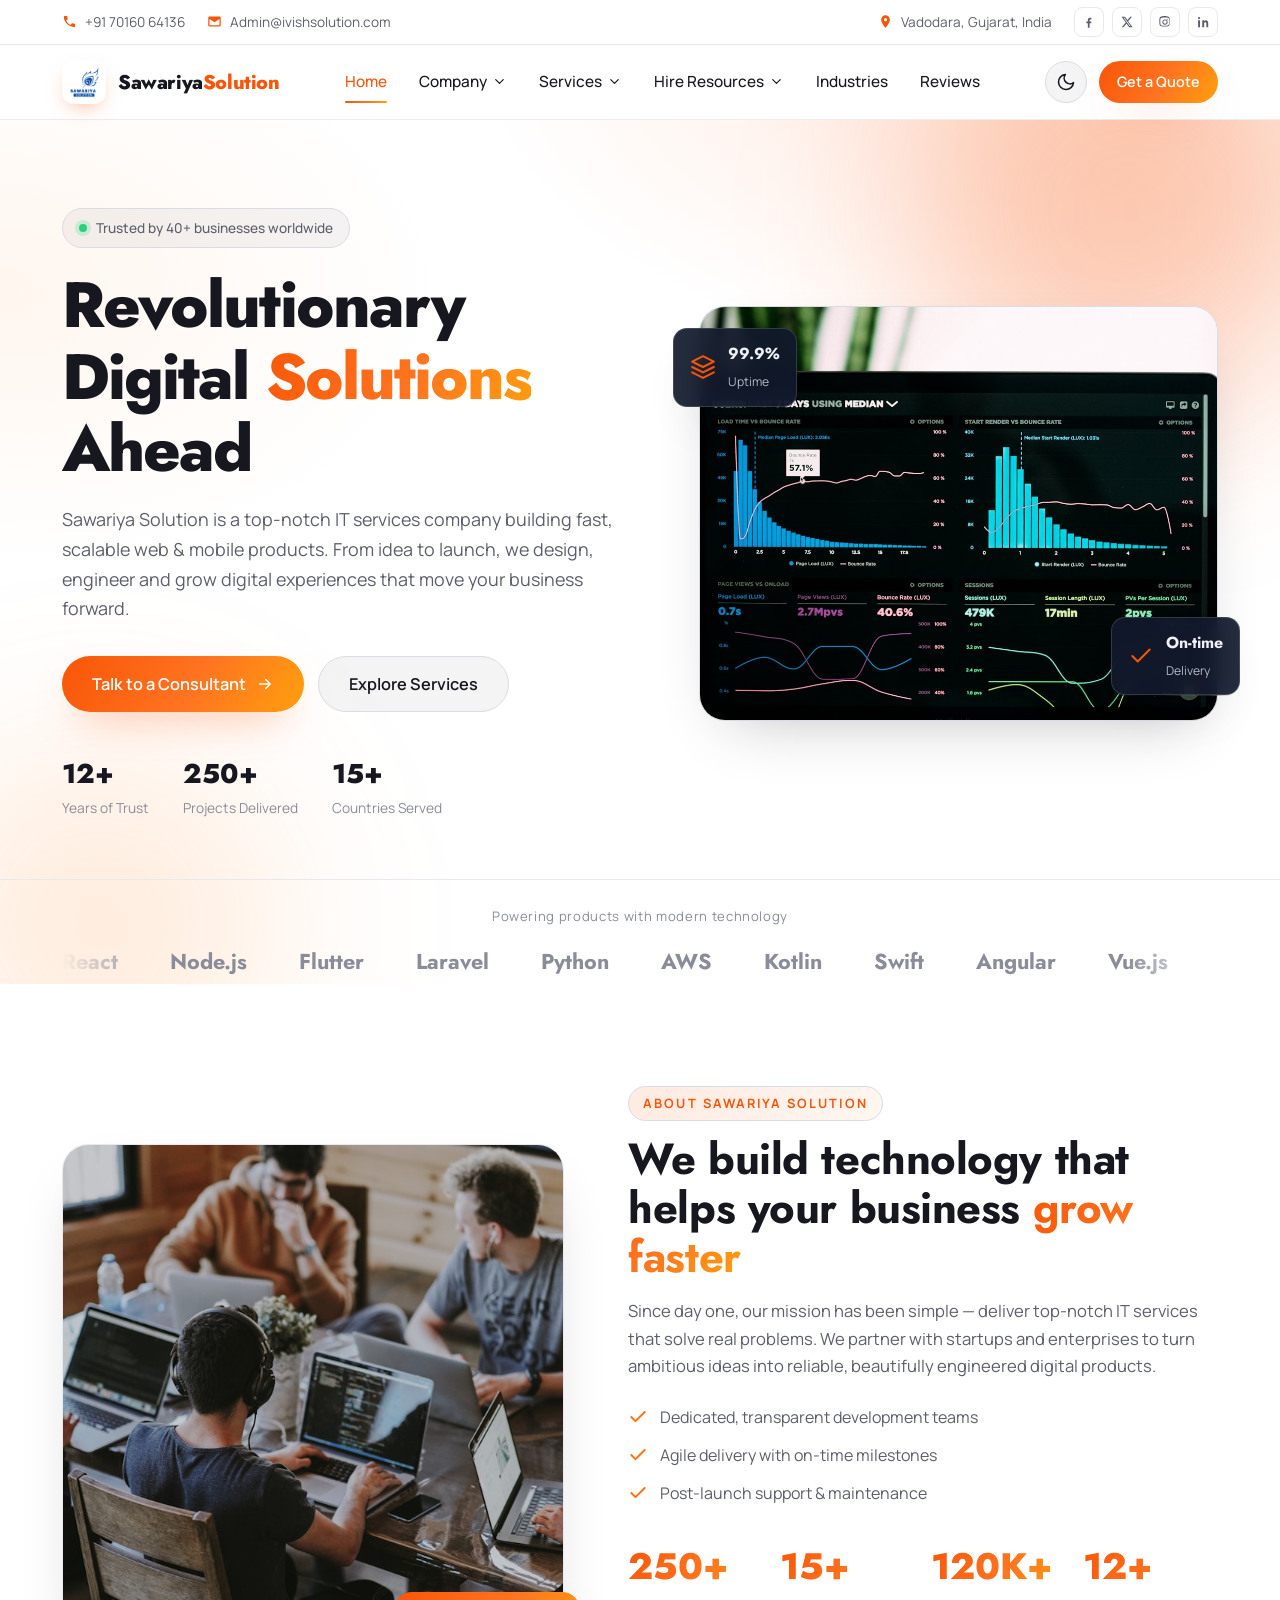
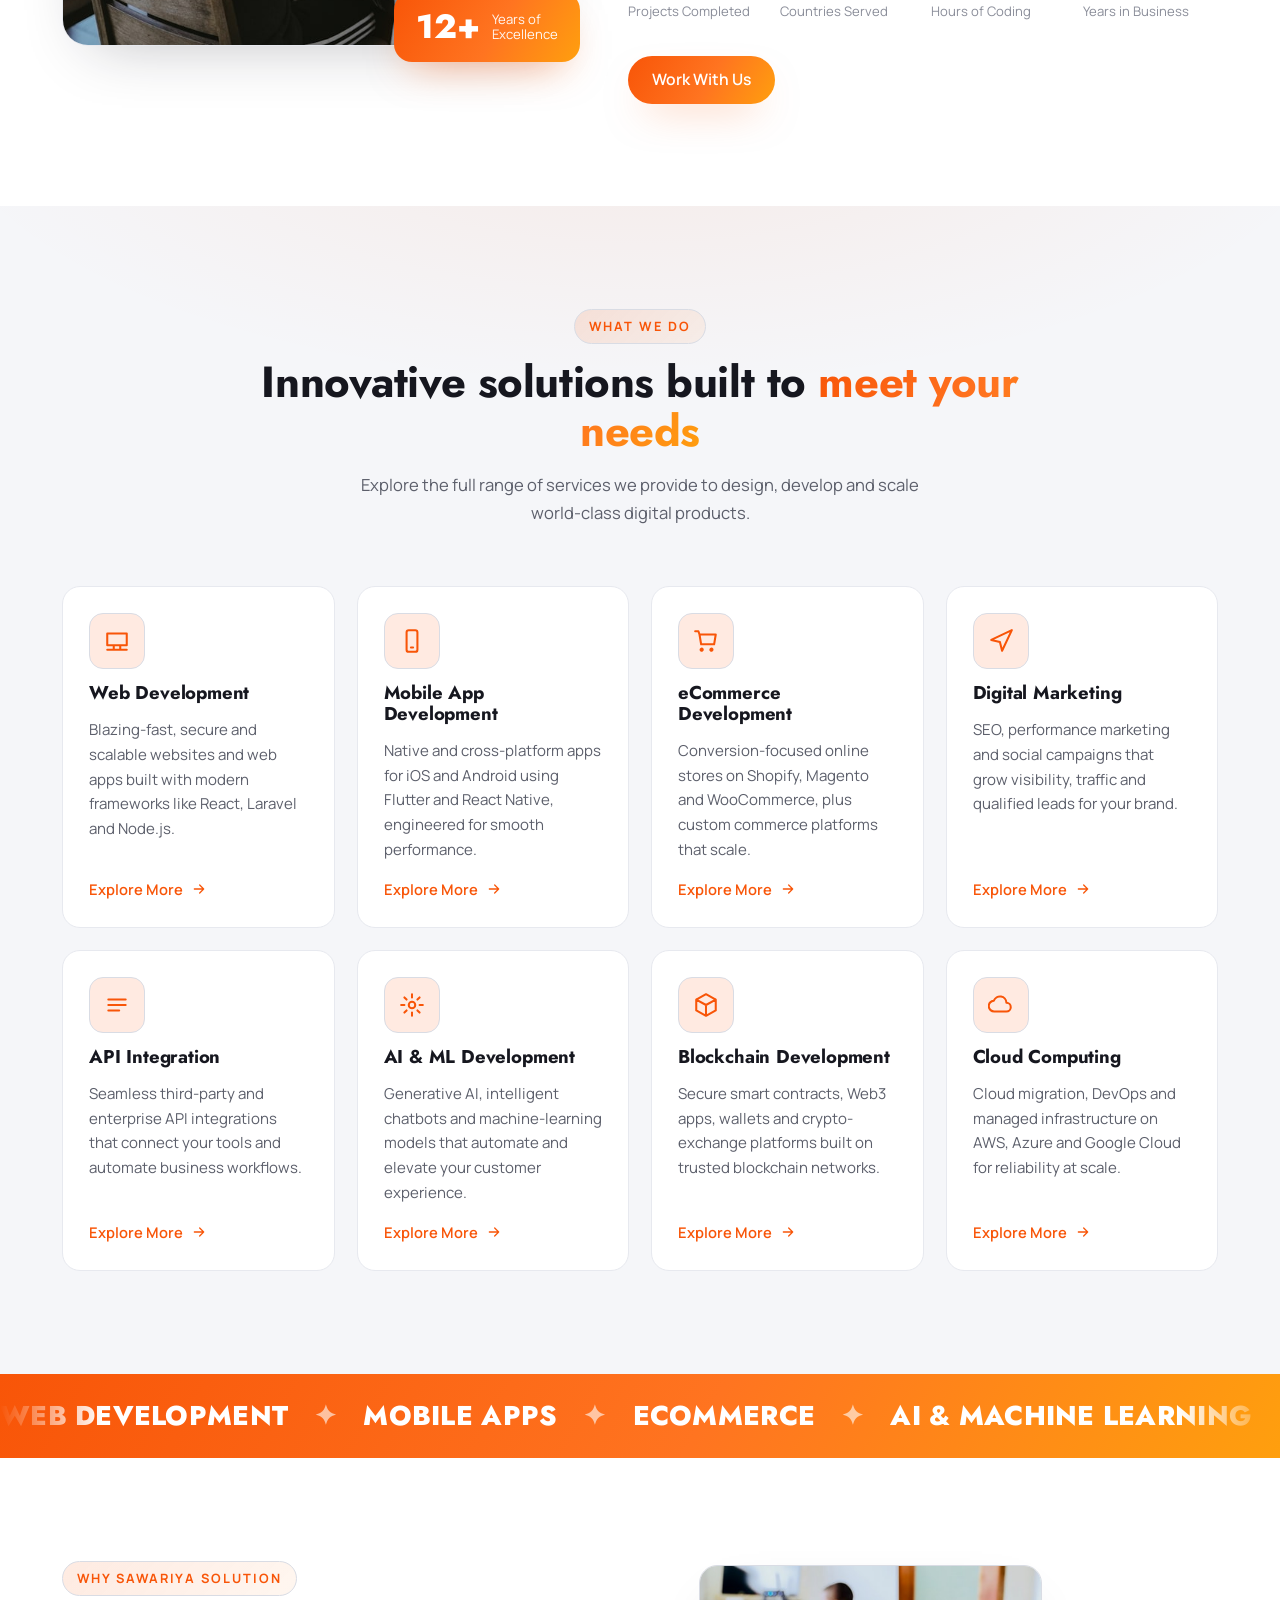
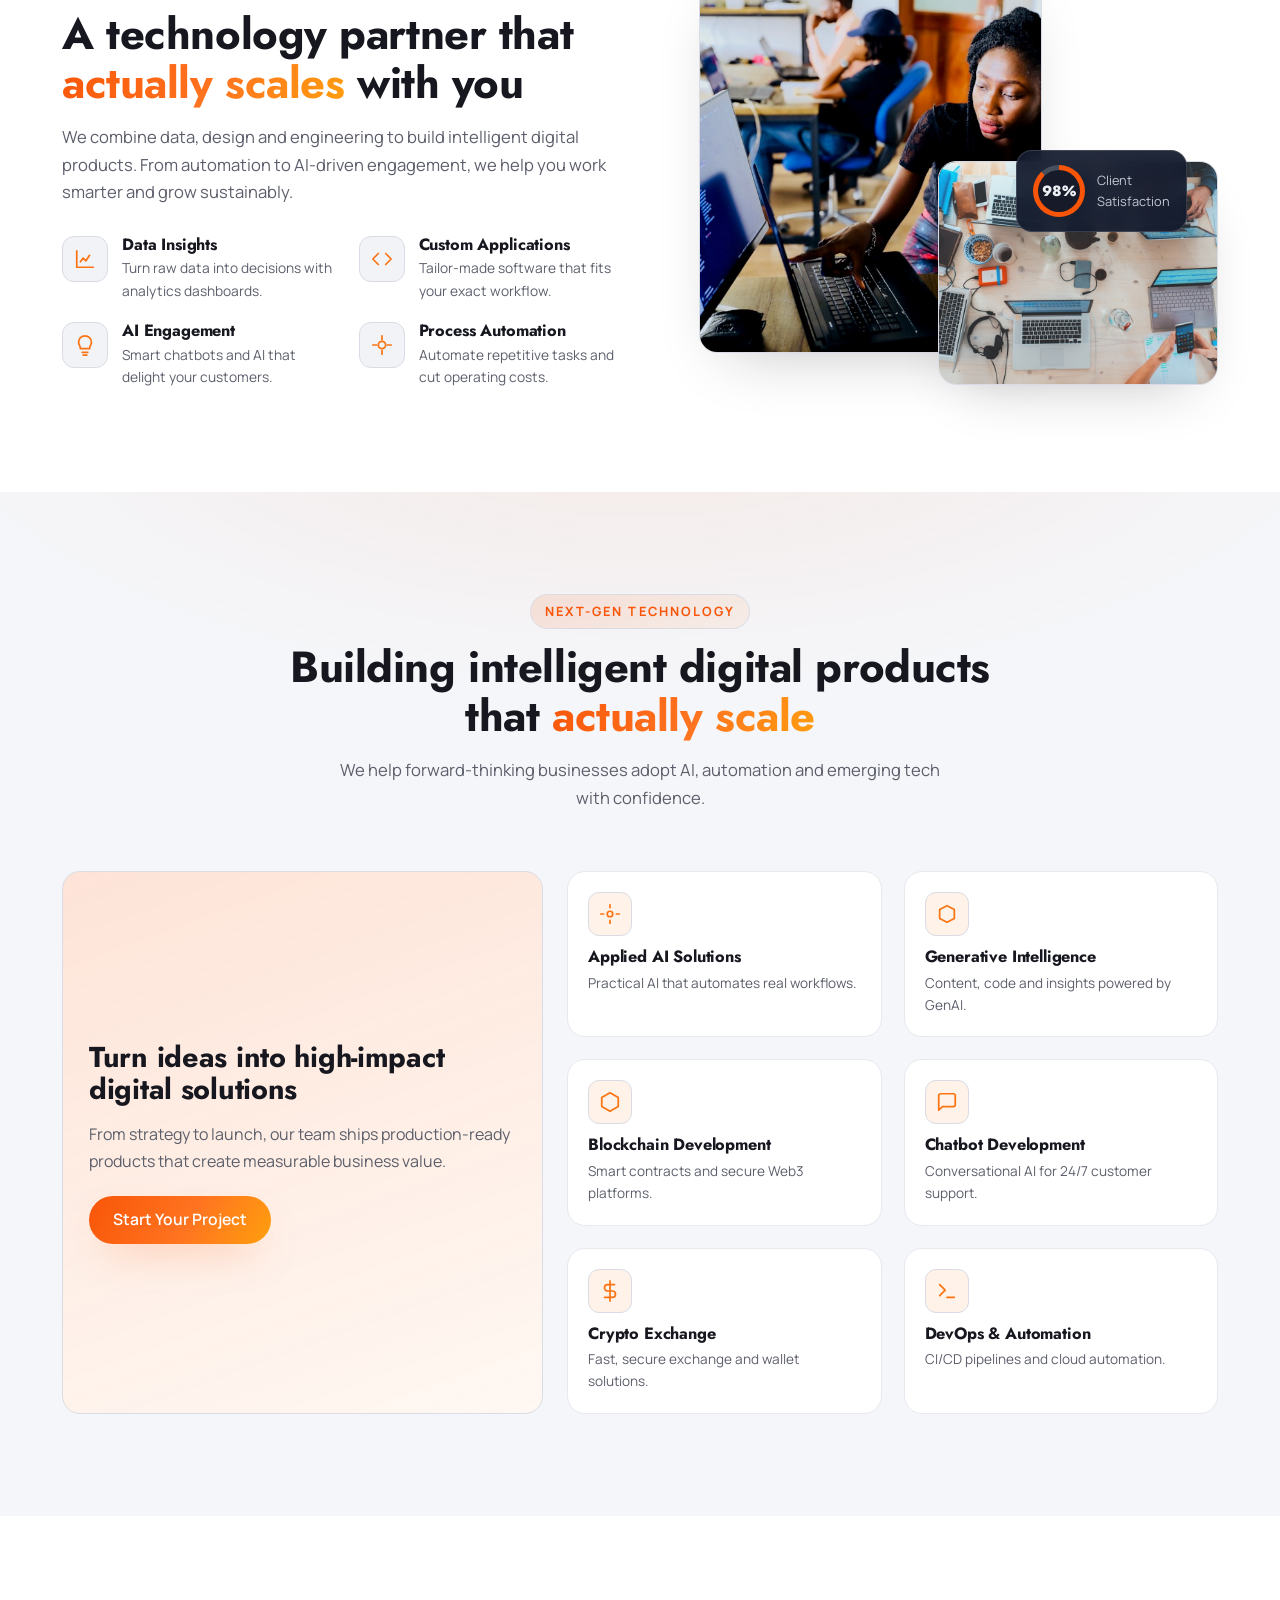
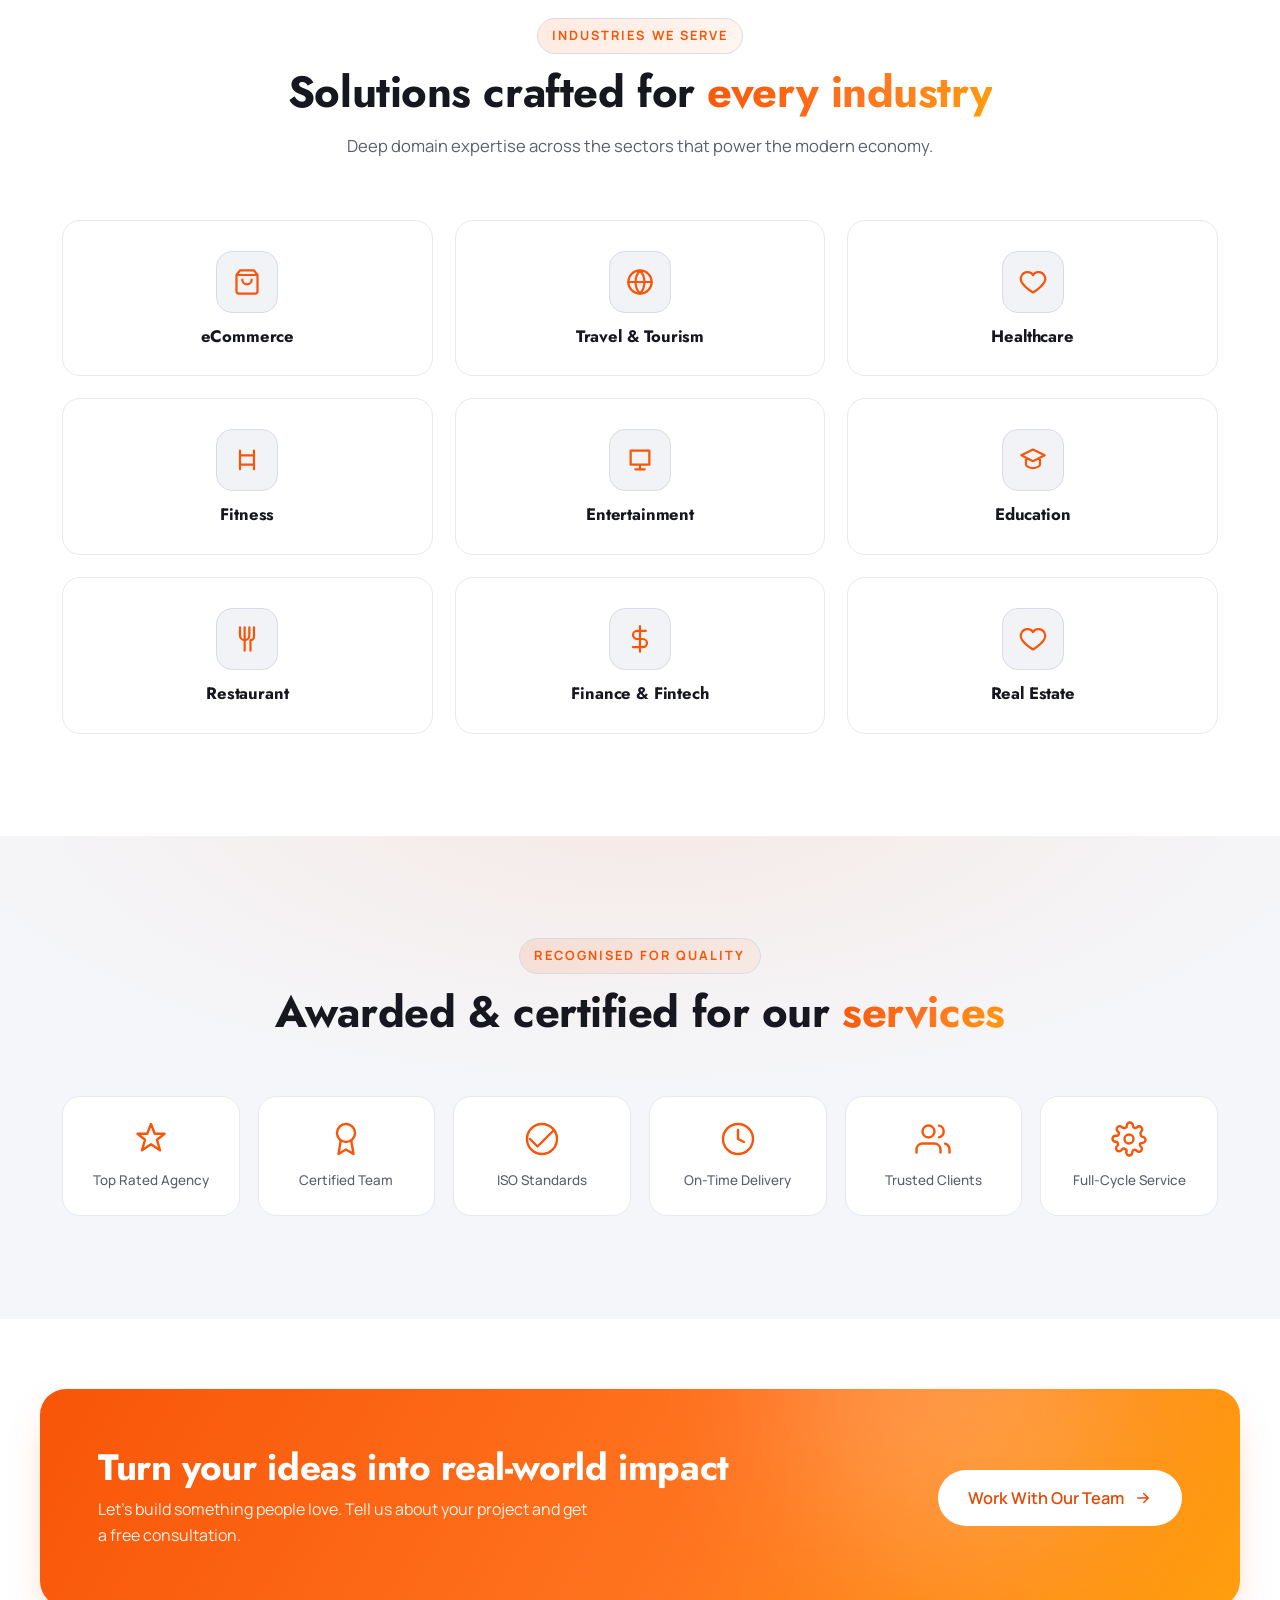
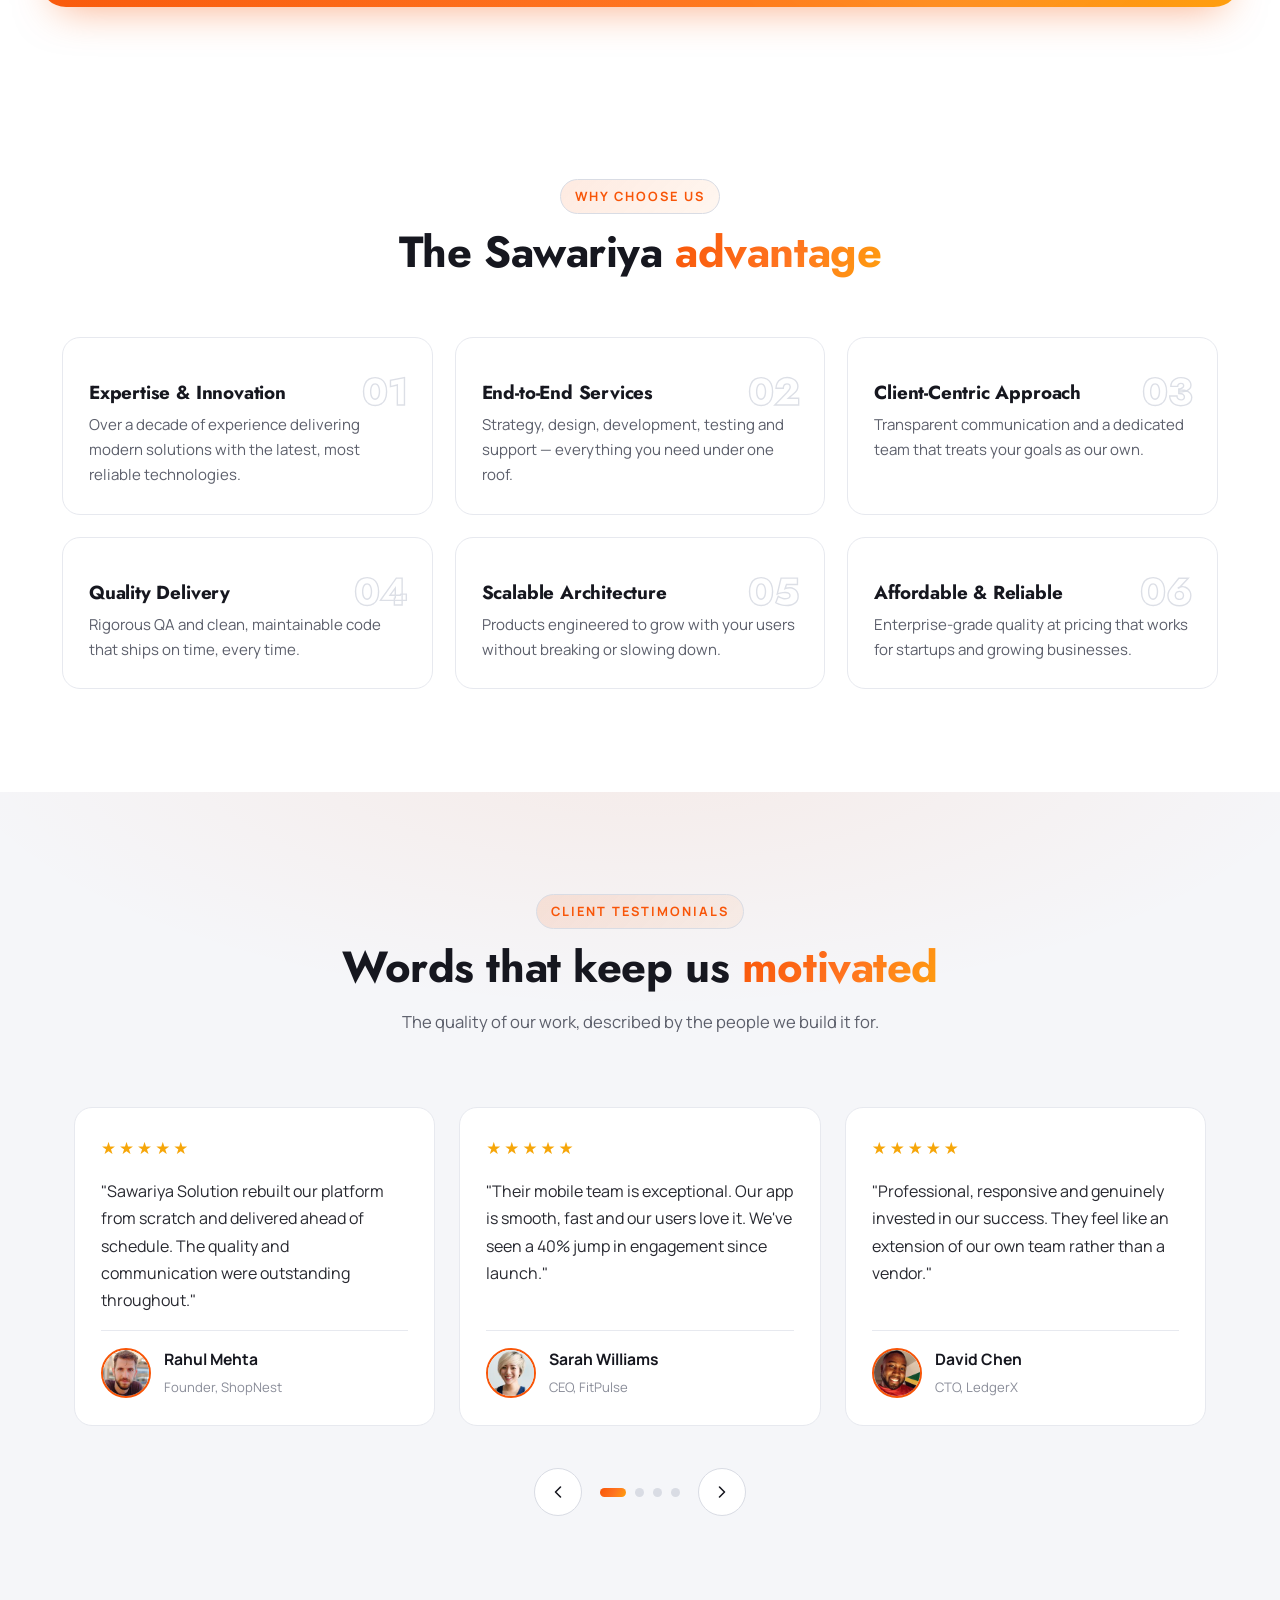
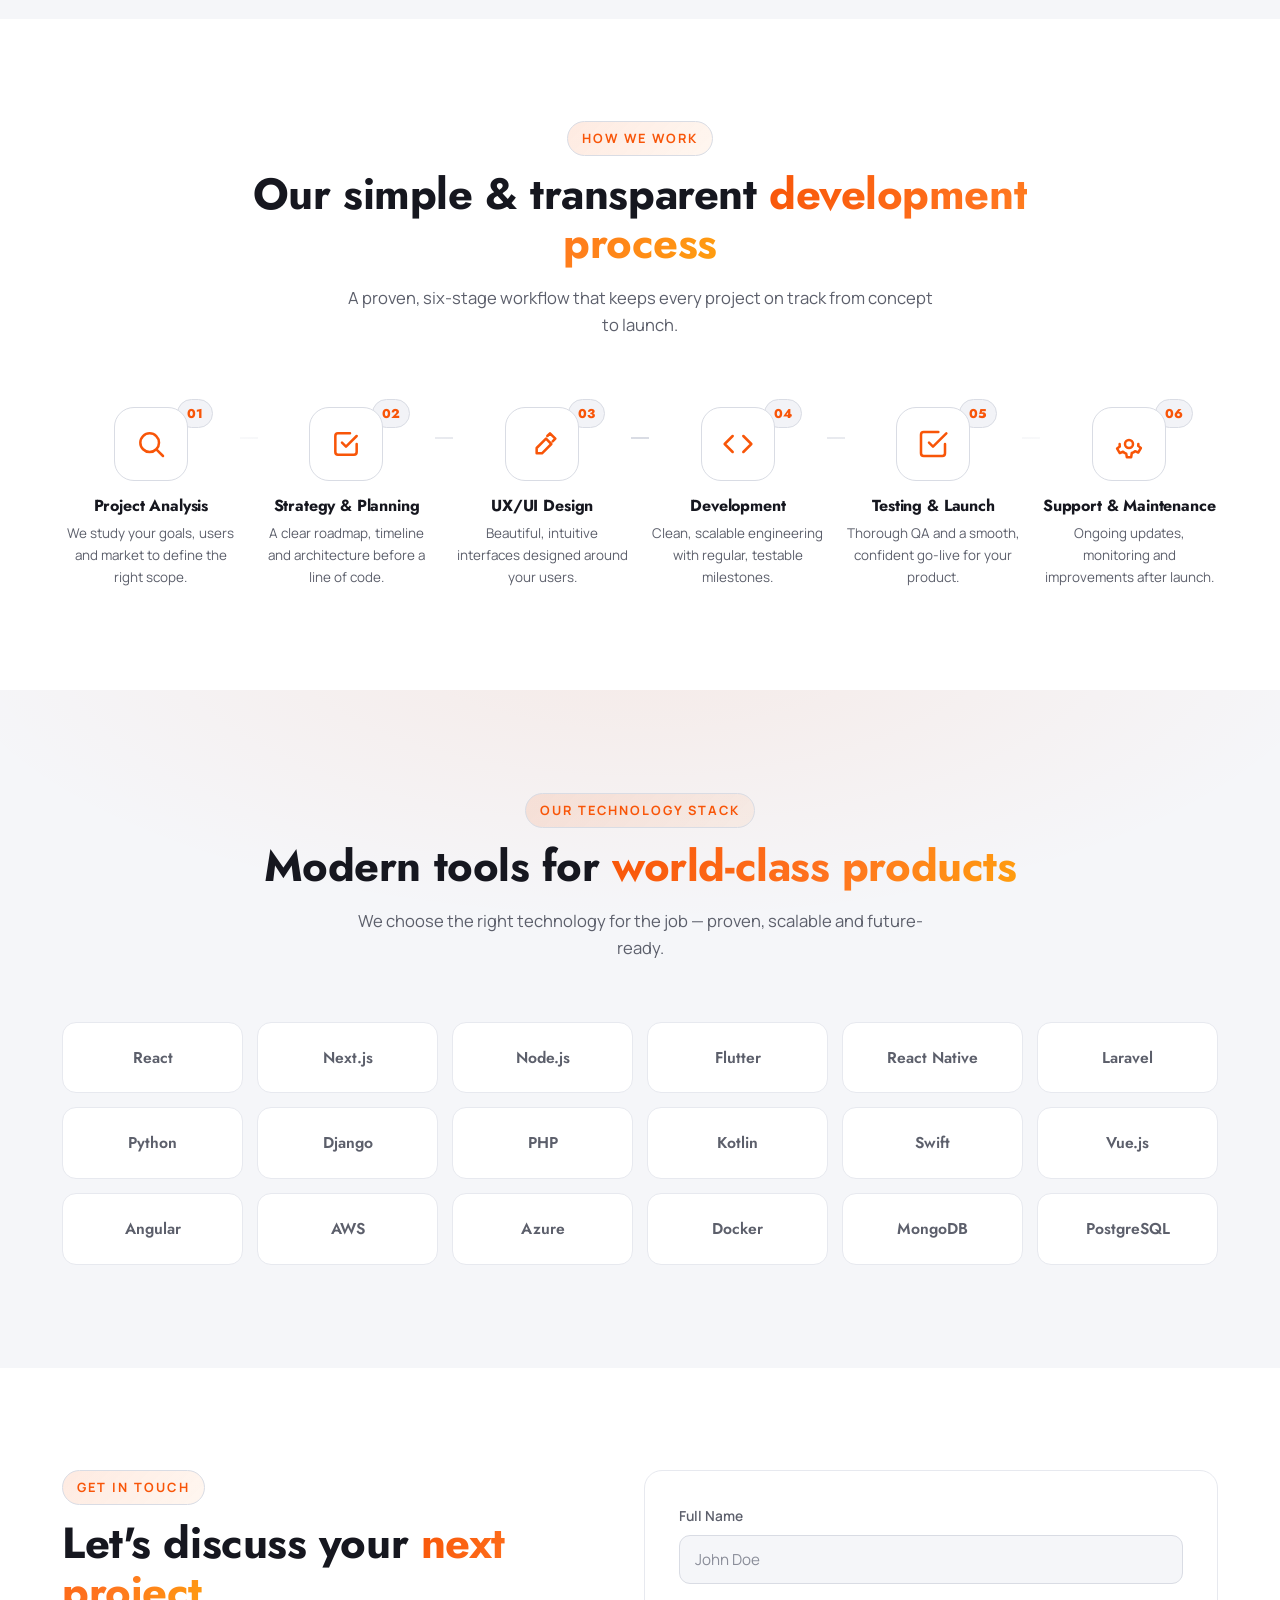
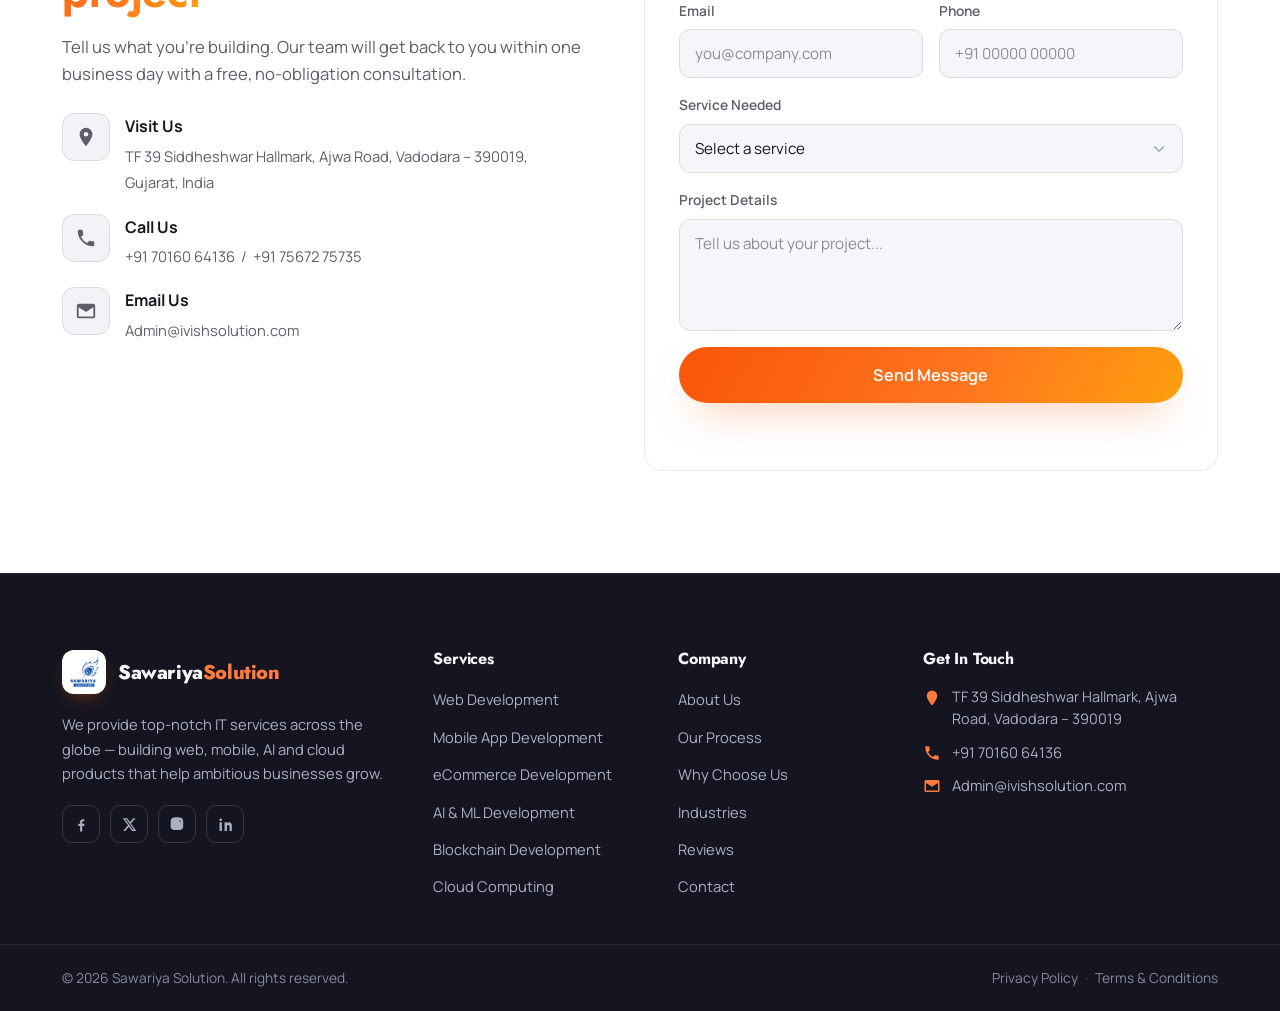
==== commit 12f1de0a: "Redesign to white theme with orange accent to match reference; add light/dark toggle and Jost/Manrop" ====
--- a/index.html
+++ b/index.html
@@ -7,7 +7,7 @@
   <meta name="description" content="Sawariya Solution is a global IT services company delivering web development, mobile apps, eCommerce, AI/ML, blockchain and cloud solutions that help businesses scale." />
   <meta name="keywords" content="Sawariya Solution, IT services, web development, mobile app development, eCommerce, AI ML, blockchain, cloud computing, Vadodara" />
   <meta name="author" content="Sawariya Solution" />
-  <meta name="theme-color" content="#0a0e19" />
+  <meta name="theme-color" content="#ffffff" />
 
   <!-- Open Graph / Social -->
   <meta property="og:type" content="website" />
@@ -16,10 +16,11 @@
   <meta property="og:image" content="assets/sawariya-logo.jpg" />
 
   <link rel="icon" type="image/jpeg" href="assets/sawariya-logo.jpg" />
-  <link rel="preload" href="assets/fonts/inter-400.woff2" as="font" type="font/woff2" crossorigin />
-  <link rel="preload" href="assets/fonts/sora-700.woff2" as="font" type="font/woff2" crossorigin />
+  <link rel="preload" href="assets/fonts/manrope-400.woff2" as="font" type="font/woff2" crossorigin />
+  <link rel="preload" href="assets/fonts/jost-700.woff2" as="font" type="font/woff2" crossorigin />
   <link rel="stylesheet" href="assets/fonts/fonts.css" />
   <link rel="stylesheet" href="css/style.css" />
+  <script>try{if(localStorage.getItem('theme')==='dark')document.documentElement.setAttribute('data-theme','dark');}catch(e){}</script>
 </head>
 <body>
 
@@ -89,6 +90,10 @@
     </nav>
 
     <div class="header__actions">
+      <button class="theme-toggle" id="themeToggle" aria-label="Toggle dark mode" title="Toggle theme">
+        <svg class="icon-moon" viewBox="0 0 24 24"><path d="M21 12.8A9 9 0 1 1 11.2 3a7 7 0 0 0 9.8 9.8z"/></svg>
+        <svg class="icon-sun" viewBox="0 0 24 24"><circle cx="12" cy="12" r="4"/><path d="M12 2v2M12 20v2M4 12H2M22 12h-2M5 5l1.4 1.4M17.6 17.6 19 19M19 5l-1.4 1.4M6.4 17.6 5 19"/></svg>
+      </button>
       <a href="contact.html" class="btn btn--primary btn--sm">Get a Quote</a>
       <button class="hamburger" id="hamburger" aria-label="Open menu" aria-expanded="false">
         <span></span><span></span><span></span>
--- a/assets/fonts/fonts.css
+++ b/assets/fonts/fonts.css
@@ -1,8 +1,10 @@
-﻿@font-face{font-family:'Inter';font-style:normal;font-weight:400;font-display:swap;src:url('inter-400.woff2') format('woff2');}
-@font-face{font-family:'Inter';font-style:normal;font-weight:500;font-display:swap;src:url('inter-500.woff2') format('woff2');}
-@font-face{font-family:'Inter';font-style:normal;font-weight:600;font-display:swap;src:url('inter-600.woff2') format('woff2');}
-@font-face{font-family:'Inter';font-style:normal;font-weight:700;font-display:swap;src:url('inter-700.woff2') format('woff2');}
-@font-face{font-family:'Inter';font-style:normal;font-weight:800;font-display:swap;src:url('inter-800.woff2') format('woff2');}
-@font-face{font-family:'Sora';font-style:normal;font-weight:600;font-display:swap;src:url('sora-600.woff2') format('woff2');}
-@font-face{font-family:'Sora';font-style:normal;font-weight:700;font-display:swap;src:url('sora-700.woff2') format('woff2');}
-@font-face{font-family:'Sora';font-style:normal;font-weight:800;font-display:swap;src:url('sora-800.woff2') format('woff2');}
+﻿@font-face{font-family:'Jost';font-style:normal;font-weight:400;font-display:swap;src:url('jost-400.woff2') format('woff2');}
+@font-face{font-family:'Jost';font-style:normal;font-weight:500;font-display:swap;src:url('jost-500.woff2') format('woff2');}
+@font-face{font-family:'Jost';font-style:normal;font-weight:600;font-display:swap;src:url('jost-600.woff2') format('woff2');}
+@font-face{font-family:'Jost';font-style:normal;font-weight:700;font-display:swap;src:url('jost-700.woff2') format('woff2');}
+@font-face{font-family:'Jost';font-style:normal;font-weight:800;font-display:swap;src:url('jost-800.woff2') format('woff2');}
+@font-face{font-family:'Manrope';font-style:normal;font-weight:400;font-display:swap;src:url('manrope-400.woff2') format('woff2');}
+@font-face{font-family:'Manrope';font-style:normal;font-weight:500;font-display:swap;src:url('manrope-500.woff2') format('woff2');}
+@font-face{font-family:'Manrope';font-style:normal;font-weight:600;font-display:swap;src:url('manrope-600.woff2') format('woff2');}
+@font-face{font-family:'Manrope';font-style:normal;font-weight:700;font-display:swap;src:url('manrope-700.woff2') format('woff2');}
+@font-face{font-family:'Manrope';font-style:normal;font-weight:800;font-display:swap;src:url('manrope-800.woff2') format('woff2');}
--- a/css/style.css
+++ b/css/style.css
@@ -5,27 +5,34 @@
 
 /* ---------- Design Tokens ---------- */
 :root{
-  --bg:#080b14;
-  --bg-2:#0b1020;
-  --bg-3:#0e1424;
-  --surface:#121a2c;
-  --surface-2:#161f34;
-  --border:rgba(255,255,255,.08);
-  --border-2:rgba(255,255,255,.14);
-
-  --brand:#2f6bff;
-  --brand-2:#5b8dff;
-  --brand-3:#22d3ee;
-  --brand-ink:#0a1230;
-
-  --text:#eef2fb;
-  --muted:#9aa7c2;
-  --muted-2:#6f7c98;
+  /* ---- Light theme (default) ---- */
+  --bg:#ffffff;
+  --bg-2:#f5f6f9;
+  --bg-3:#141520;            /* footer & always-dark accents */
+  --surface:#ffffff;
+  --surface-2:#f2f3f7;
+  --border:#e7e9ef;
+  --border-2:#d9dce4;
+  --tint:rgba(20,21,32,.045);
+  --tint-2:rgba(20,21,32,.08);
+
+  --brand:#f85508;
+  --brand-2:#f85508;
+  --brand-3:#fb7413;
+  --brand-ink:#e34a06;
+
+  --text:#16171f;
+  --muted:#5c5f6b;
+  --muted-2:#8a8d99;
   --white:#fff;
-  --gold:#ffb43b;
-
-  --grad:linear-gradient(120deg,var(--brand) 0%,var(--brand-2) 45%,var(--brand-3) 100%);
-  --grad-soft:linear-gradient(135deg,rgba(47,107,255,.16),rgba(34,211,238,.10));
+  --gold:#f6a609;
+
+  --grad:linear-gradient(120deg,#f85508 0%,#ff7420 55%,#ff9f0e 100%);
+  --grad-soft:linear-gradient(135deg,rgba(248,85,8,.12),rgba(255,138,45,.07));
+
+  --header-bg:rgba(255,255,255,.82);
+  --header-bg-2:rgba(255,255,255,.95);
+  --header-border:#eaecf1;
 
   --radius:18px;
   --radius-sm:12px;
@@ -34,17 +41,46 @@
   --pad:22px;
   --section-py:clamp(64px,8vw,118px);
 
-  --shadow:0 24px 60px -24px rgba(0,0,0,.7);
-  --shadow-brand:0 22px 50px -18px rgba(47,107,255,.55);
+  --shadow:0 24px 60px -30px rgba(23,24,35,.30);
+  --shadow-brand:0 18px 42px -18px rgba(248,85,8,.5);
   --ring:0 0 0 1px var(--border);
   --t:.35s cubic-bezier(.4,.14,.2,1);
+}
+
+/* ---- Dark theme (via toggle) ---- */
+:root[data-theme="dark"]{
+  --bg:#0b0c15;
+  --bg-2:#141520;
+  --bg-3:#08090f;
+  --surface:#181923;
+  --surface-2:#20222e;
+  --border:rgba(255,255,255,.09);
+  --border-2:rgba(255,255,255,.16);
+  --tint:rgba(255,255,255,.05);
+  --tint-2:rgba(255,255,255,.09);
+
+  --brand:#f85508;
+  --brand-2:#ff7a3d;
+  --brand-3:#ff8a4d;
+  --brand-ink:#0a1230;
+
+  --text:#eceef5;
+  --muted:#a1a1a5;
+  --muted-2:#7d808b;
+
+  --header-bg:rgba(11,12,21,.72);
+  --header-bg-2:rgba(11,12,21,.93);
+  --header-border:rgba(255,255,255,.08);
+
+  --shadow:0 24px 60px -24px rgba(0,0,0,.7);
+  --shadow-brand:0 22px 50px -18px rgba(248,85,8,.5);
 }
 
 /* ---------- Reset / Base ---------- */
 *,*::before,*::after{box-sizing:border-box;margin:0;padding:0}
 html{scroll-behavior:smooth;-webkit-text-size-adjust:100%;overflow-x:clip}
 body{
-  font-family:'Inter',system-ui,-apple-system,'Segoe UI',Roboto,sans-serif;
+  font-family:'Manrope',system-ui,-apple-system,'Segoe UI',Roboto,sans-serif;
   background:var(--bg);
   color:var(--text);
   line-height:1.65;
@@ -57,7 +93,7 @@
 ul{list-style:none}
 button{font-family:inherit;cursor:pointer;border:none;background:none;color:inherit}
 input,textarea,select{font-family:inherit}
-h1,h2,h3,h4,h5{font-family:'Sora','Inter',sans-serif;line-height:1.12;font-weight:700;letter-spacing:-.01em;overflow-wrap:break-word}
+h1,h2,h3,h4,h5{font-family:'Jost','Manrope',sans-serif;line-height:1.12;font-weight:700;letter-spacing:-.01em;overflow-wrap:break-word}
 p{overflow-wrap:break-word}
 
 /* default = line icons */
@@ -69,7 +105,7 @@
 .container{width:100%;max-width:var(--maxw);margin-inline:auto;padding-inline:var(--pad)}
 .section{padding-block:var(--section-py);position:relative}
 .section.alt{background:
-  radial-gradient(1200px 500px at 50% -10%,rgba(47,107,255,.08),transparent 60%),
+  radial-gradient(1200px 500px at 50% -10%,rgba(248,85,8,.08),transparent 60%),
   var(--bg-2)}
 .eyebrow{display:inline-block;font-size:.8rem;font-weight:700;letter-spacing:.16em;text-transform:uppercase;
   color:var(--brand-2);margin-bottom:14px;
@@ -97,9 +133,9 @@
 .btn--lg{--bh:56px;padding:0 30px;font-size:1.02rem}
 .btn--block{width:100%}
 .btn--primary{background:var(--grad);color:#fff;box-shadow:var(--shadow-brand)}
-.btn--primary:hover{transform:translateY(-3px);box-shadow:0 28px 60px -16px rgba(47,107,255,.7)}
-.btn--ghost{background:rgba(255,255,255,.04);color:var(--text);border:1px solid var(--border-2)}
-.btn--ghost:hover{background:rgba(255,255,255,.09);transform:translateY(-3px)}
+.btn--primary:hover{transform:translateY(-3px);box-shadow:0 28px 60px -16px rgba(248,85,8,.7)}
+.btn--ghost{background:var(--tint);color:var(--text);border:1px solid var(--border-2)}
+.btn--ghost:hover{background:var(--tint-2);transform:translateY(-3px)}
 .btn--light{background:#fff;color:var(--brand-ink)}
 .btn--light:hover{transform:translateY(-3px);box-shadow:0 24px 50px -16px rgba(0,0,0,.5)}
 .btn:hover .ic{transform:translateX(3px);transition:transform var(--t)}
@@ -109,7 +145,7 @@
 .link-arrow:hover svg{transform:translateX(4px)}
 
 .pill{display:inline-flex;align-items:center;gap:9px;font-size:.85rem;font-weight:500;color:var(--muted);
-  padding:8px 16px;border:1px solid var(--border-2);border-radius:100px;background:rgba(255,255,255,.03);margin-bottom:22px}
+  padding:8px 16px;border:1px solid var(--border-2);border-radius:100px;background:var(--tint);margin-bottom:22px}
 .pill__dot{width:8px;height:8px;border-radius:50%;background:#28d17c;box-shadow:0 0 0 4px rgba(40,209,124,.2);animation:pulse 2s infinite}
 @keyframes pulse{50%{box-shadow:0 0 0 7px rgba(40,209,124,0)}}
 
@@ -134,20 +170,20 @@
 /* =========================================================
    HEADER / NAV
    ========================================================= */
-.header{position:sticky;top:0;z-index:100;background:rgba(8,11,20,.72);backdrop-filter:blur(16px);
-  border-bottom:1px solid var(--border);transition:box-shadow var(--t),background var(--t)}
-.header.scrolled{background:rgba(8,11,20,.92);box-shadow:0 10px 40px -20px rgba(0,0,0,.9)}
+.header{position:sticky;top:0;z-index:100;background:var(--header-bg);backdrop-filter:blur(16px);
+  border-bottom:1px solid var(--header-border);transition:box-shadow var(--t),background var(--t),border-color var(--t)}
+.header.scrolled{background:var(--header-bg-2);box-shadow:0 10px 40px -20px rgba(0,0,0,.28)}
 .header__inner{display:flex;align-items:center;justify-content:space-between;gap:20px;min-height:74px}
 
-.brand{display:inline-flex;align-items:center;gap:12px;font-family:'Sora';font-weight:800}
-.brand__chip{width:44px;height:44px;border-radius:12px;background:#fff;display:grid;place-items:center;overflow:hidden;box-shadow:0 8px 20px -8px rgba(47,107,255,.5);flex:0 0 44px}
+.brand{display:inline-flex;align-items:center;gap:12px;font-family:'Jost';font-weight:800}
+.brand__chip{width:44px;height:44px;border-radius:12px;background:#fff;display:grid;place-items:center;overflow:hidden;box-shadow:0 8px 20px -8px rgba(248,85,8,.5);flex:0 0 44px}
 .brand__chip img{width:38px;height:38px;object-fit:contain}
 .brand__name{font-size:1.24rem;color:var(--text);letter-spacing:-.02em}
 .brand__name span{color:var(--brand-2)}
 
 .nav__list{display:flex;align-items:center;gap:4px}
 .nav__link{display:inline-flex;align-items:center;gap:5px;padding:10px 14px;border-radius:10px;font-weight:500;font-size:.96rem;color:var(--text);transition:color var(--t),background var(--t)}
-.nav__link:hover{color:var(--brand-2);background:rgba(255,255,255,.04)}
+.nav__link:hover{color:var(--brand-2);background:var(--tint)}
 .nav__link--active{color:var(--brand-2);position:relative}
 .nav__link--active::after{content:"";position:absolute;left:14px;right:14px;bottom:2px;height:2px;border-radius:2px;background:var(--grad)}
 .caret{width:15px;height:15px;transition:transform var(--t)}
@@ -161,7 +197,7 @@
 .has-mega:hover .mega,.has-mega:focus-within .mega{opacity:1;visibility:visible;transform:translateX(-50%) translateY(0)}
 .mega::before{content:"";position:absolute;bottom:100%;left:0;right:0;height:16px}
 .mega a{display:block;padding:11px 13px;border-radius:10px;transition:background var(--t)}
-.mega a:hover{background:rgba(47,107,255,.12)}
+.mega a:hover{background:rgba(248,85,8,.12)}
 .mega a strong{display:block;font-size:.94rem;font-weight:600;color:var(--text)}
 .mega a span{font-size:.8rem;color:var(--muted-2)}
 
@@ -181,27 +217,27 @@
    HERO
    ========================================================= */
 .hero{position:relative;padding-top:clamp(48px,7vw,88px);overflow:hidden;
-  background:radial-gradient(1000px 600px at 80% -10%,rgba(47,107,255,.14),transparent 55%),
-             radial-gradient(800px 500px at 0% 20%,rgba(34,211,238,.08),transparent 55%),var(--bg)}
+  background:radial-gradient(1000px 600px at 80% -10%,rgba(248,85,8,.14),transparent 55%),
+             radial-gradient(800px 500px at 0% 20%,rgba(255,138,45,.08),transparent 55%),var(--bg)}
 .hero__glow{position:absolute;border-radius:50%;filter:blur(90px);z-index:0;pointer-events:none}
-.hero__glow--1{width:420px;height:420px;background:rgba(47,107,255,.28);top:-120px;right:-60px}
-.hero__glow--2{width:360px;height:360px;background:rgba(34,211,238,.16);bottom:-120px;left:-80px}
+.hero__glow--1{width:420px;height:420px;background:rgba(248,85,8,.28);top:-120px;right:-60px}
+.hero__glow--2{width:360px;height:360px;background:rgba(255,138,45,.16);bottom:-120px;left:-80px}
 .hero__inner{position:relative;z-index:1;display:grid;grid-template-columns:1.05fr .95fr;gap:clamp(30px,5vw,64px);align-items:center;padding-bottom:clamp(40px,5vw,60px)}
 .hero__title{font-size:clamp(1.75rem,6.4vw,4rem);font-weight:800;letter-spacing:-.03em;margin-bottom:20px}
 .hero__lead{color:var(--muted);font-size:clamp(1.02rem,1.4vw,1.18rem);max-width:52ch;margin-bottom:32px}
 .hero__actions{display:flex;gap:14px;flex-wrap:wrap;margin-bottom:40px}
 .hero__stats{display:flex;gap:34px;flex-wrap:wrap}
 .hero__stats div{display:flex;flex-direction:column}
-.hero__stats b{font-family:'Sora';font-size:1.7rem;font-weight:800;color:var(--text)}
+.hero__stats b{font-family:'Jost';font-size:1.7rem;font-weight:800;color:var(--text)}
 .hero__stats span{font-size:.86rem;color:var(--muted-2)}
 
 .hero__visual{position:relative}
 .hero__card--main{border-radius:var(--radius-lg);overflow:hidden;border:1px solid var(--border-2);box-shadow:var(--shadow);background:var(--surface)}
 .hero__card--main img{width:100%;aspect-ratio:4/3.2;object-fit:cover}
-.floaty{position:absolute;display:flex;align-items:center;gap:12px;background:rgba(18,26,44,.9);
-  backdrop-filter:blur(10px);border:1px solid var(--border-2);border-radius:14px;padding:12px 16px;box-shadow:var(--shadow);animation:float 5s ease-in-out infinite}
+.floaty{--text:#eef0f6;--muted-2:#b4b9c6;position:absolute;display:flex;align-items:center;gap:12px;color:var(--text);background:rgba(18,26,44,.92);
+  backdrop-filter:blur(10px);border:1px solid rgba(255,255,255,.14);border-radius:14px;padding:12px 16px;box-shadow:var(--shadow);animation:float 5s ease-in-out infinite}
 .floaty svg{width:26px;height:26px;color:var(--brand-2);flex:0 0 26px}
-.floaty b{display:block;font-family:'Sora';font-size:1rem;font-weight:700}
+.floaty b{display:block;font-family:'Jost';font-size:1rem;font-weight:700}
 .floaty span{font-size:.76rem;color:var(--muted-2)}
 .floaty--1{top:22px;left:-26px;animation-delay:.4s}
 .floaty--2{bottom:26px;right:-22px}
@@ -214,7 +250,7 @@
 .marquee__track{display:flex;align-items:center;gap:52px;width:max-content;animation:scroll 32s linear infinite}
 .marquee--slow .marquee__track{animation-duration:38s}
 .marquee:hover .marquee__track{animation-play-state:paused}
-.tech{font-family:'Sora';font-weight:700;font-size:1.35rem;color:var(--muted-2);transition:color var(--t)}
+.tech{font-family:'Jost';font-weight:700;font-size:1.35rem;color:var(--muted-2);transition:color var(--t)}
 .tech:hover{color:var(--brand-2)}
 @keyframes scroll{to{transform:translateX(-50%)}}
 
@@ -225,13 +261,13 @@
 .about__media{position:relative}
 .about__media img{border-radius:var(--radius-lg);border:1px solid var(--border);width:100%;aspect-ratio:1/1;object-fit:cover;box-shadow:var(--shadow)}
 .about__badge{position:absolute;right:-16px;bottom:-16px;background:var(--grad);color:#fff;border-radius:18px;padding:18px 22px;display:flex;align-items:center;gap:12px;box-shadow:var(--shadow-brand)}
-.about__badge b{font-family:'Sora';font-size:2.1rem;font-weight:800;line-height:1}
+.about__badge b{font-family:'Jost';font-size:2.1rem;font-weight:800;line-height:1}
 .about__badge span{font-size:.82rem;line-height:1.2;opacity:.95}
 .ticklist{display:grid;gap:12px;margin:24px 0 30px}
 .ticklist li{display:flex;align-items:flex-start;gap:12px;color:var(--muted)}
 .ticklist .ic{width:20px;height:20px;flex:0 0 20px;color:var(--brand-3);margin-top:3px;stroke-width:2.4}
 .counters{display:grid;grid-template-columns:repeat(4,1fr);gap:16px;margin-bottom:32px}
-.counter b{font-family:'Sora';font-size:clamp(1.7rem,3vw,2.3rem);font-weight:800;background:var(--grad);-webkit-background-clip:text;background-clip:text;color:transparent;display:block}
+.counter b{font-family:'Jost';font-size:clamp(1.7rem,3vw,2.3rem);font-weight:800;background:var(--grad);-webkit-background-clip:text;background-clip:text;color:transparent;display:block}
 .counter span{font-size:.82rem;color:var(--muted-2)}
 
 /* =========================================================
@@ -241,7 +277,7 @@
 .service::after{content:"";position:absolute;inset:0;background:var(--grad-soft);opacity:0;transition:opacity var(--t);z-index:0}
 .service:hover::after{opacity:1}
 .service>*{position:relative;z-index:1}
-.service__icon{width:56px;height:56px;border-radius:14px;display:grid;place-items:center;background:rgba(47,107,255,.12);border:1px solid var(--border-2);color:var(--brand-2);transition:all var(--t)}
+.service__icon{width:56px;height:56px;border-radius:14px;display:grid;place-items:center;background:rgba(248,85,8,.12);border:1px solid var(--border-2);color:var(--brand-2);transition:all var(--t)}
 .service__icon svg{width:26px;height:26px}
 .service:hover .service__icon{background:var(--grad);color:#fff;transform:rotate(-6deg) scale(1.05)}
 .service h3{font-size:1.16rem}
@@ -250,7 +286,7 @@
 /* service marquee bar */
 .servicebar{background:var(--grad);padding-block:20px;overflow:hidden}
 .servicebar .marquee__track--big{gap:26px;animation-duration:24s}
-.servicebar span{font-family:'Sora';font-weight:800;font-size:clamp(1.1rem,2.4vw,1.7rem);color:#fff;text-transform:uppercase;letter-spacing:.01em}
+.servicebar span{font-family:'Jost';font-weight:800;font-size:clamp(1.1rem,2.4vw,1.7rem);color:#fff;text-transform:uppercase;letter-spacing:.01em}
 .servicebar .star{opacity:.6}
 
 /* =========================================================
@@ -267,10 +303,10 @@
 .why__img{position:absolute;border-radius:var(--radius);border:1px solid var(--border-2);object-fit:cover;box-shadow:var(--shadow)}
 .why__img--a{width:66%;aspect-ratio:3/3.4;top:0;left:0;z-index:1}
 .why__img--b{width:54%;aspect-ratio:3/2.4;bottom:0;right:0;z-index:2}
-.why__pop{position:absolute;top:44%;right:6%;z-index:3;background:rgba(18,26,44,.92);backdrop-filter:blur(10px);border:1px solid var(--border-2);border-radius:16px;padding:14px 16px;display:flex;align-items:center;gap:12px;box-shadow:var(--shadow)}
-.why__pop-ring{width:52px;height:52px;flex:0 0 52px;border-radius:50%;display:grid;place-items:center;background:conic-gradient(var(--brand) 0 88%,rgba(255,255,255,.1) 88% 100%);position:relative}
-.why__pop-ring::before{content:"";position:absolute;inset:5px;border-radius:50%;background:var(--surface)}
-.why__pop-ring b{position:relative;font-family:'Sora';font-size:.92rem;font-weight:800}
+.why__pop{--text:#eef0f6;--muted:#c3c7d2;position:absolute;top:44%;right:6%;z-index:3;color:var(--text);background:rgba(18,26,44,.92);backdrop-filter:blur(10px);border:1px solid rgba(255,255,255,.14);border-radius:16px;padding:14px 16px;display:flex;align-items:center;gap:12px;box-shadow:var(--shadow)}
+.why__pop-ring{width:52px;height:52px;flex:0 0 52px;border-radius:50%;display:grid;place-items:center;background:conic-gradient(var(--brand) 0 88%,rgba(255,255,255,.18) 88% 100%);position:relative}
+.why__pop-ring::before{content:"";position:absolute;inset:5px;border-radius:50%;background:#171a28}
+.why__pop-ring b{position:relative;font-family:'Jost';font-size:.92rem;font-weight:800}
 .why__pop span{font-size:.8rem;color:var(--muted)}
 
 /* =========================================================
@@ -278,12 +314,12 @@
    ========================================================= */
 .emerging__grid{display:grid;grid-template-columns:.85fr 1.15fr;gap:24px;align-items:stretch}
 .emerging__feature{display:flex;flex-direction:column;justify-content:center;gap:16px;background:
-  linear-gradient(160deg,rgba(47,107,255,.16),rgba(34,211,238,.06)),var(--surface);border-color:var(--border-2)}
+  linear-gradient(160deg,rgba(248,85,8,.16),rgba(255,138,45,.06)),var(--surface);border-color:var(--border-2)}
 .emerging__feature h3{font-size:clamp(1.3rem,2.4vw,1.8rem)}
 .emerging__feature p{color:var(--muted)}
 .emerging__feature .btn{align-self:flex-start;margin-top:6px}
 .mini{padding:20px}
-.mini__icon{width:44px;height:44px;border-radius:11px;display:grid;place-items:center;background:rgba(34,211,238,.1);border:1px solid var(--border-2);color:var(--brand-3);margin-bottom:12px}
+.mini__icon{width:44px;height:44px;border-radius:11px;display:grid;place-items:center;background:rgba(255,138,45,.1);border:1px solid var(--border-2);color:var(--brand-3);margin-bottom:12px}
 .mini__icon svg{width:22px;height:22px}
 .mini h4{font-size:1.02rem;margin-bottom:5px}
 .mini p{font-size:.85rem;color:var(--muted)}
@@ -321,7 +357,7 @@
    WHY CHOOSE US
    ========================================================= */
 .choose__card{position:relative;padding-top:44px}
-.choose__num{position:absolute;top:22px;right:24px;font-family:'Sora';font-size:2.4rem;font-weight:800;color:transparent;-webkit-text-stroke:1.4px var(--border-2);opacity:.9}
+.choose__num{position:absolute;top:22px;right:24px;font-family:'Jost';font-size:2.4rem;font-weight:800;color:transparent;-webkit-text-stroke:1.4px var(--border-2);opacity:.9}
 .choose__card:hover .choose__num{-webkit-text-stroke-color:var(--brand)}
 .choose__card h3{font-size:1.18rem;margin-bottom:10px}
 .choose__card p{color:var(--muted);font-size:.94rem}
@@ -357,7 +393,7 @@
 .process__ic{width:74px;height:74px;margin:0 auto 16px;border-radius:20px;display:grid;place-items:center;background:var(--surface);border:1px solid var(--border-2);color:var(--brand-2);position:relative;transition:all var(--t)}
 .process__ic svg{width:32px;height:32px}
 .process__step:hover .process__ic{background:var(--grad);color:#fff;transform:translateY(-5px)}
-.process__num{position:absolute;top:0;left:50%;transform:translateX(26px);font-family:'Sora';font-size:.8rem;font-weight:800;color:var(--brand-2);background:var(--surface-2);border:1px solid var(--border-2);border-radius:100px;padding:3px 9px}
+.process__num{position:absolute;top:0;left:50%;transform:translateX(26px);font-family:'Jost';font-size:.8rem;font-weight:800;color:var(--brand-2);background:var(--surface-2);border:1px solid var(--border-2);border-radius:100px;padding:3px 9px}
 .process__step h4{font-size:1rem;margin-bottom:7px}
 .process__step p{font-size:.84rem;color:var(--muted)}
 
@@ -365,7 +401,7 @@
    TECH STACK
    ========================================================= */
 .stack__grid{display:grid;grid-template-columns:repeat(6,1fr);gap:14px}
-.stack__item{display:grid;place-items:center;padding:22px 10px;border:1px solid var(--border);border-radius:14px;background:var(--surface);font-family:'Sora';font-weight:600;font-size:.98rem;color:var(--muted);transition:all var(--t)}
+.stack__item{display:grid;place-items:center;padding:22px 10px;border:1px solid var(--border);border-radius:14px;background:var(--surface);font-family:'Jost';font-weight:600;font-size:.98rem;color:var(--muted);transition:all var(--t)}
 .stack__item:hover{color:var(--text);border-color:var(--brand);transform:translateY(-4px);background:var(--surface-2)}
 
 /* =========================================================
@@ -388,7 +424,7 @@
 .field input,.field textarea,.field select{
   width:100%;background:var(--bg-2);border:1px solid var(--border-2);border-radius:11px;padding:13px 15px;color:var(--text);font-size:.95rem;transition:border-color var(--t),box-shadow var(--t)}
 .field input::placeholder,.field textarea::placeholder{color:var(--muted-2)}
-.field input:focus,.field textarea:focus,.field select:focus{outline:none;border-color:var(--brand);box-shadow:0 0 0 3px rgba(47,107,255,.2)}
+.field input:focus,.field textarea:focus,.field select:focus{outline:none;border-color:var(--brand);box-shadow:0 0 0 3px rgba(248,85,8,.2)}
 .field textarea{resize:vertical;min-height:110px}
 .field select{appearance:none;background-image:url("data:image/svg+xml,%3Csvg xmlns='http://www.w3.org/2000/svg' viewBox='0 0 24 24' fill='none' stroke='%239aa7c2' stroke-width='2' stroke-linecap='round'%3E%3Cpath d='M6 9l6 6 6-6'/%3E%3C/svg%3E");background-repeat:no-repeat;background-position:right 14px center;background-size:18px;padding-right:42px}
 .field.invalid input,.field.invalid textarea{border-color:#ff5a6a;box-shadow:0 0 0 3px rgba(255,90,106,.16)}
@@ -399,7 +435,11 @@
 /* =========================================================
    FOOTER
    ========================================================= */
-.footer{background:var(--bg-3);border-top:1px solid var(--border);padding-top:clamp(50px,6vw,76px)}
+.footer{
+  --text:#f4f5f8;--muted:#aab0c0;--muted-2:#868b9a;
+  --border:rgba(255,255,255,.09);--border-2:rgba(255,255,255,.15);--tint:rgba(255,255,255,.05);
+  --brand-2:#ff7a3d;
+  background:var(--bg-3);border-top:1px solid var(--border);padding-top:clamp(50px,6vw,76px);color:var(--text)}
 .footer__top{display:grid;grid-template-columns:1.6fr 1fr 1fr 1.4fr;gap:34px;padding-bottom:44px}
 .footer__brand .brand{margin-bottom:18px}
 .footer__brand p{color:var(--muted);font-size:.92rem;max-width:36ch;margin-bottom:20px}
@@ -530,8 +570,8 @@
    INNER PAGES
    ========================================================= */
 .pagehero{position:relative;overflow:hidden;text-align:center;padding:clamp(66px,9vw,110px) 0 clamp(46px,6vw,66px);
-  background:radial-gradient(900px 460px at 50% -20%,rgba(47,107,255,.16),transparent 60%),var(--bg-2);border-bottom:1px solid var(--border)}
-.pagehero__glow{position:absolute;width:360px;height:360px;border-radius:50%;background:rgba(34,211,238,.12);filter:blur(90px);top:-160px;right:8%;pointer-events:none}
+  background:radial-gradient(900px 460px at 50% -20%,rgba(248,85,8,.16),transparent 60%),var(--bg-2);border-bottom:1px solid var(--border)}
+.pagehero__glow{position:absolute;width:360px;height:360px;border-radius:50%;background:rgba(255,138,45,.12);filter:blur(90px);top:-160px;right:8%;pointer-events:none}
 .pagehero h1{font-size:clamp(2rem,5vw,3.4rem);font-weight:800;letter-spacing:-.02em;position:relative}
 .pagehero p{color:var(--muted);max-width:60ch;margin:16px auto 0;position:relative}
 .breadcrumb{display:inline-flex;align-items:center;gap:9px;margin-bottom:18px;font-size:.9rem;color:var(--muted);position:relative}
@@ -577,3 +617,15 @@
 @media (max-width:520px){
   .statbar{grid-template-columns:1fr 1fr}
 }
+
+/* =========================================================
+   THEME TOGGLE
+   ========================================================= */
+.theme-toggle{width:42px;height:42px;flex:0 0 42px;border-radius:50%;border:1px solid var(--border-2);
+  display:grid;place-items:center;color:var(--text);background:var(--tint);
+  transition:color var(--t),border-color var(--t),background var(--t),transform var(--t)}
+.theme-toggle:hover{color:var(--brand);border-color:var(--brand);transform:translateY(-2px)}
+.theme-toggle svg{width:20px;height:20px}
+.theme-toggle .icon-sun{display:none}
+:root[data-theme="dark"] .theme-toggle .icon-sun{display:block}
+:root[data-theme="dark"] .theme-toggle .icon-moon{display:none}
